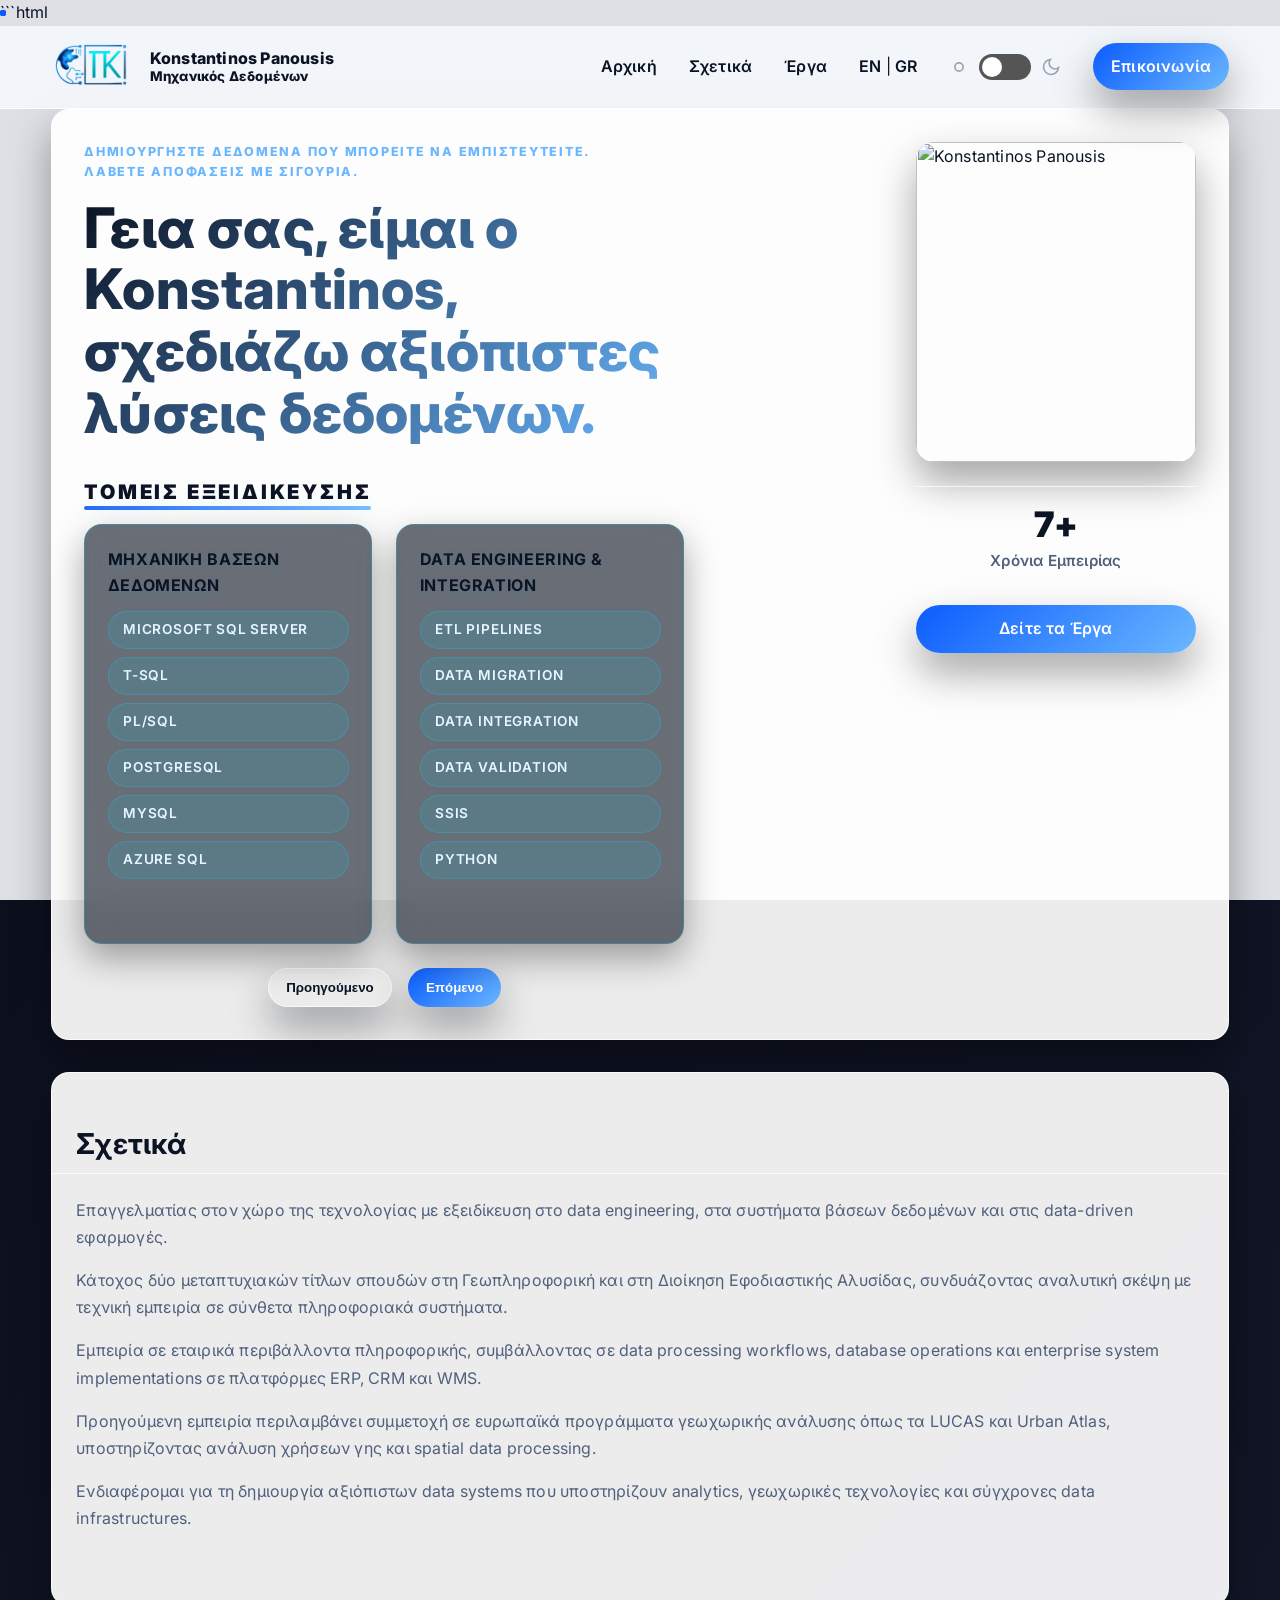
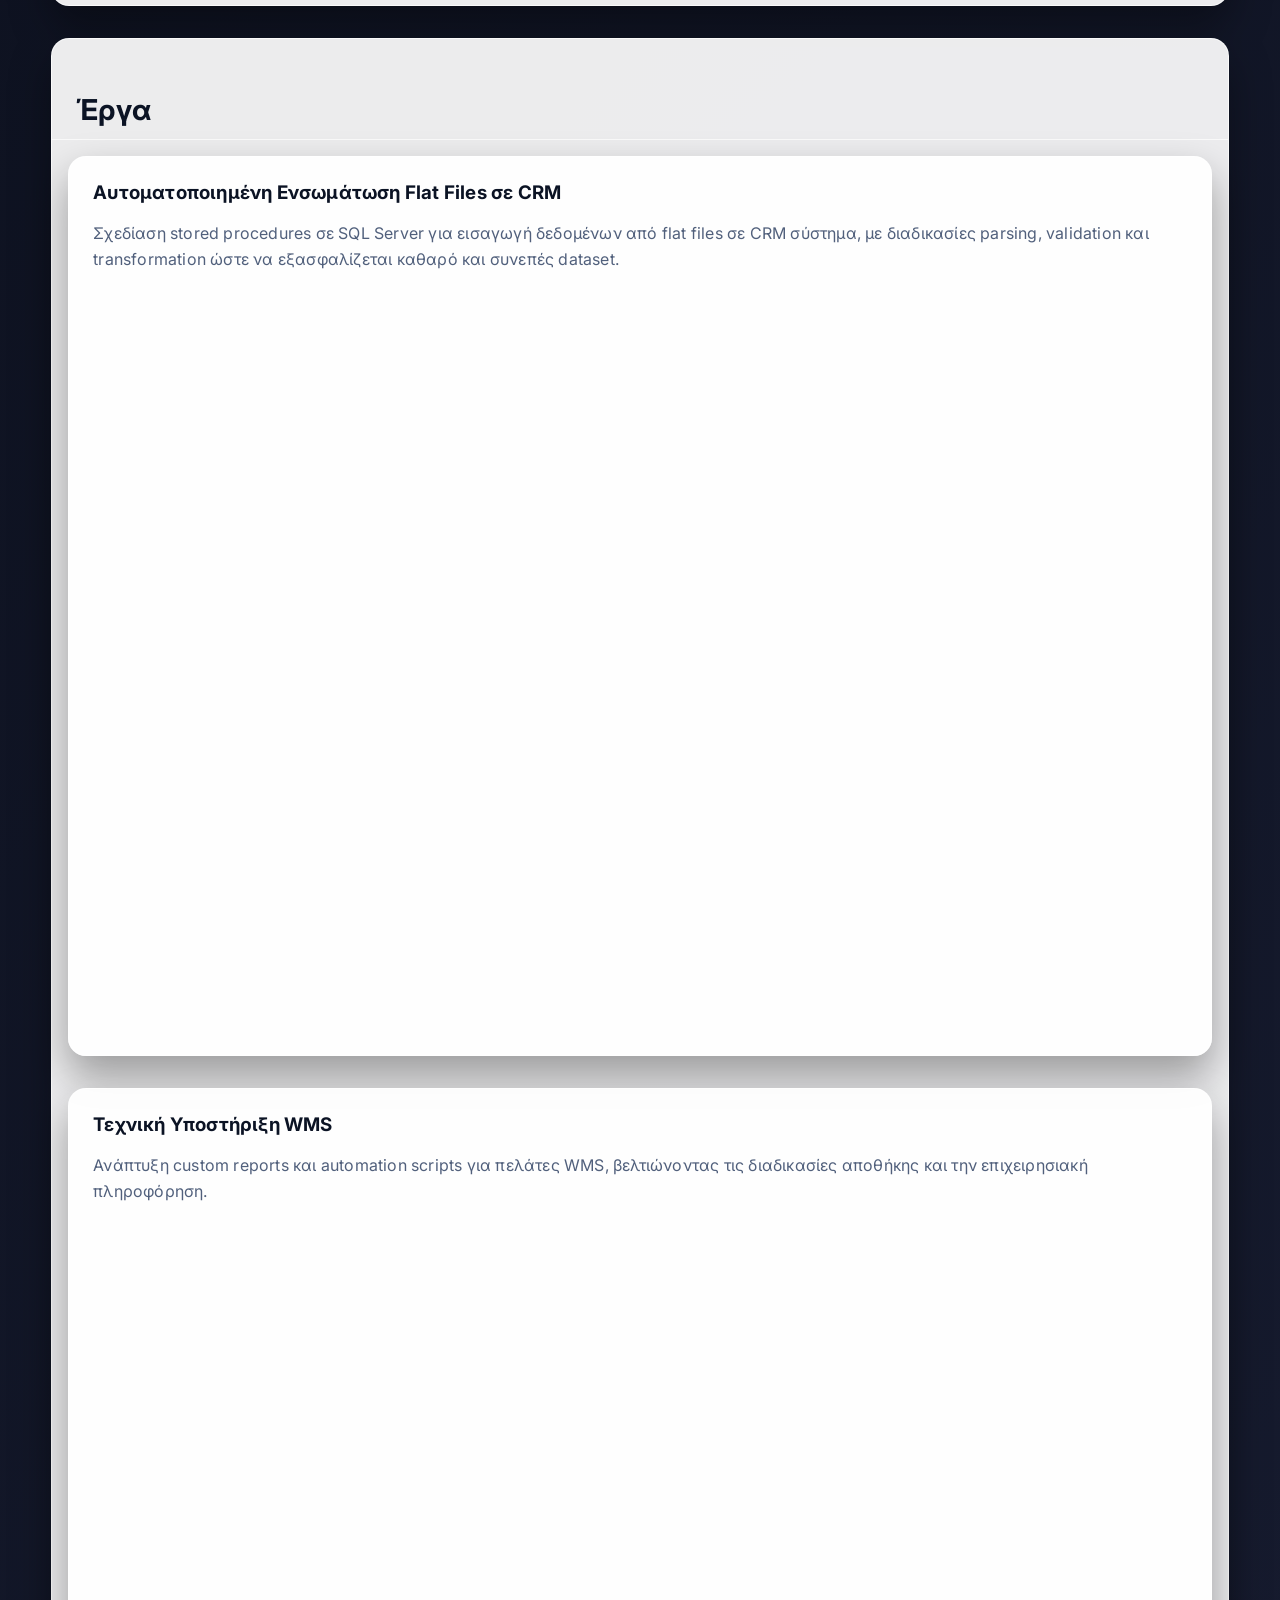
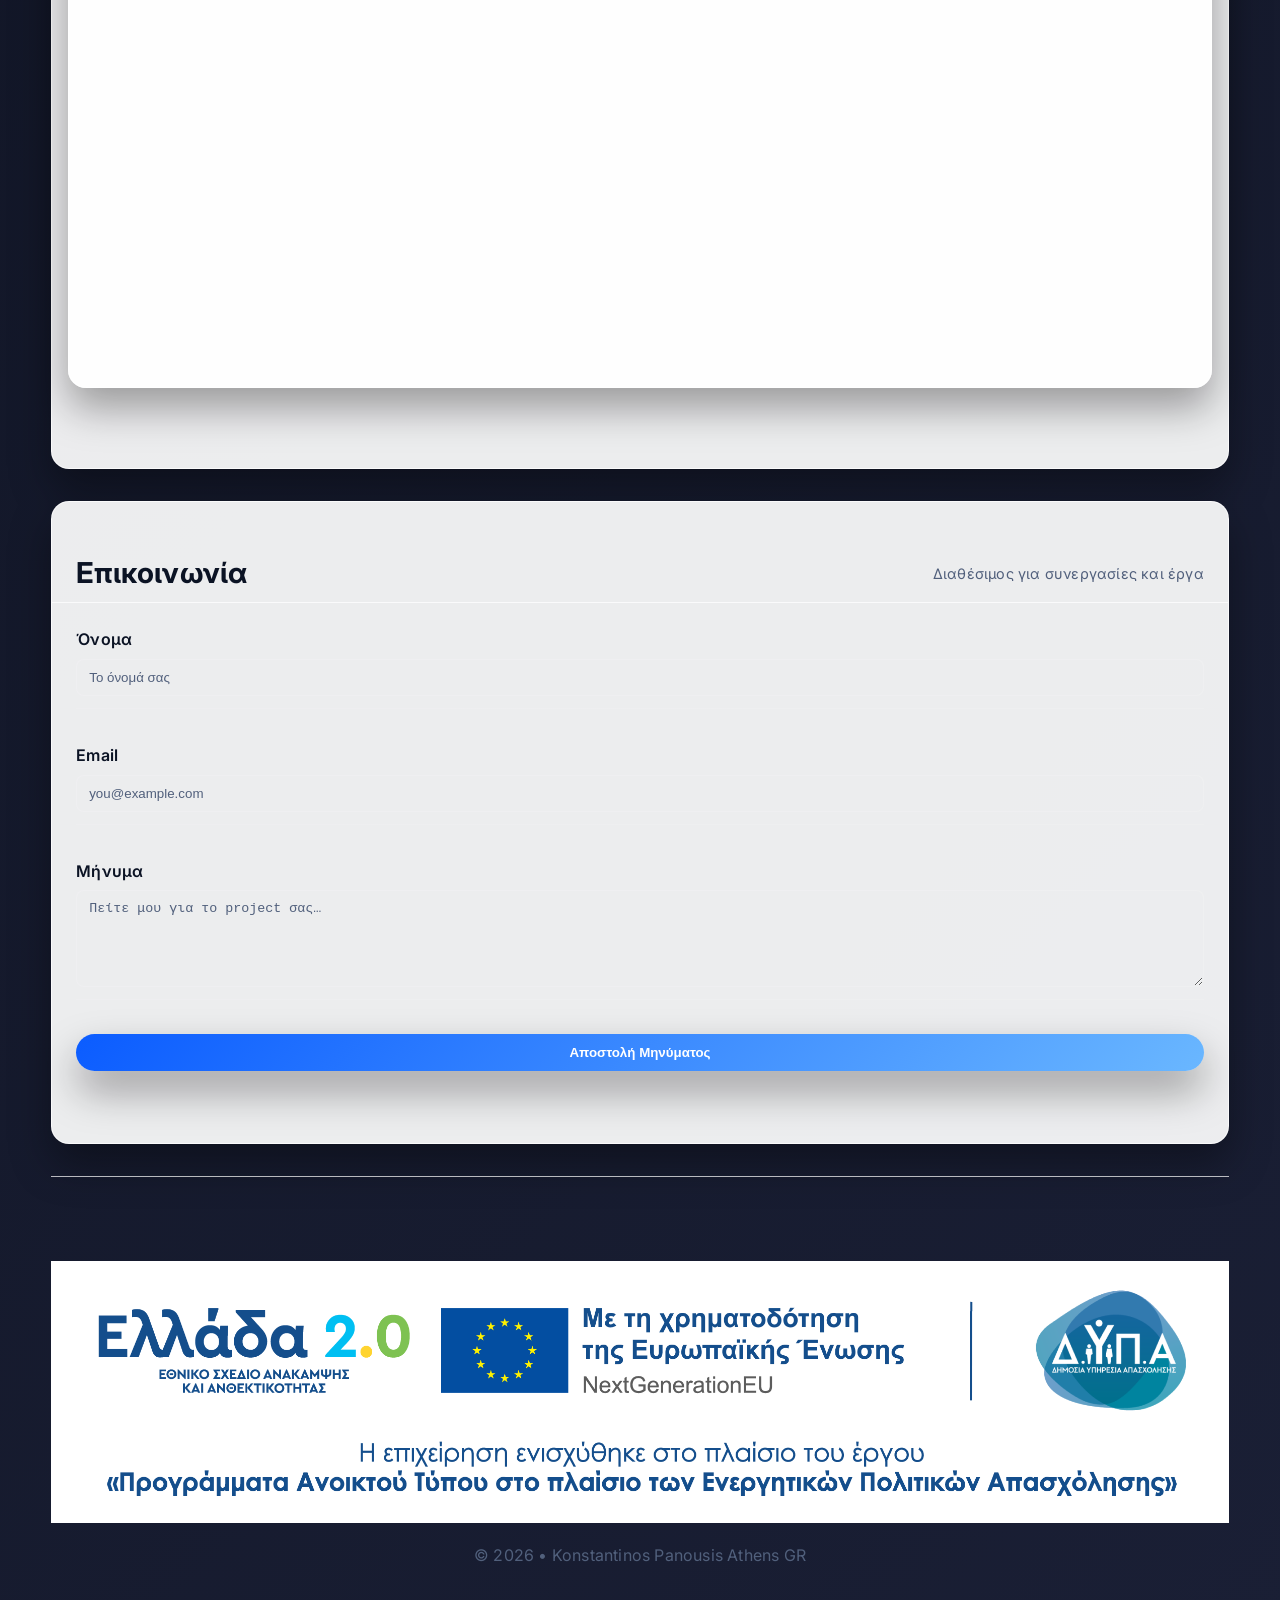
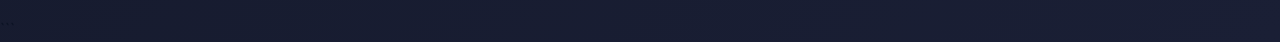
==== el.html @ 095abe28 "new update" ====
```html
<!DOCTYPE html>
<html lang="el" data-theme="auto">

<head>

<script src="https://cdn.userway.org/widget.js" data-account="YOUR_ID"></script>

<meta charset="utf-8" />
<meta name="viewport" content="width=device-width, initial-scale=1" />

<title>Konstantinos Panousis — Μηχανικός Δεδομένων</title>

<meta name="description"
content="Μηχανικός δεδομένων με εξειδίκευση σε συστήματα βάσεων δεδομένων, data engineering και analytics. Δημιουργία αξιόπιστων λύσεων δεδομένων και μετατροπή σύνθετων δεδομένων σε χρήσιμες πληροφορίες." />

<link rel="alternate" hreflang="en" href="index.html">

<link rel="icon"
href="assets/images/favicon.ico"
type="image/x-icon">

<link rel="manifest" href="site.webmanifest">

<link rel="preload" href="assets/css/style.css" as="style">
<link rel="preload" href="assets/js/script.js" as="script">

<link rel="preconnect" href="https://fonts.googleapis.com">
<link rel="preconnect" href="https://fonts.gstatic.com" crossorigin>

<link href="https://fonts.googleapis.com/css2?family=Inter:wght@400;500;600;700;800&display=swap" rel="stylesheet">
<link rel="stylesheet" href="assets/css/style.css">

</head>


<body>

<header class="blur-nav">
<div class="container nav">

<img src="assets/images/companylogo.png" alt="Company Logo" class="logo">

<div class="brand">
<div>
Konstantinos Panousis<br>
<small class="muted profession">Μηχανικός Δεδομένων</small>
</div>
</div>

<nav>

<a href="#Home">Αρχική</a>
<a href="#About">Σχετικά</a>
<a href="#projects">Έργα</a>

<div class="lang-switch">
<a href="index.html">EN</a>
<span>|</span>
<a class="active" href="el.html">GR</a>
</div>

<div class="theme-switch-wrapper">

<svg class="theme-icon sun" xmlns="http://www.w3.org/2000/svg" viewBox="0 0 24 24" width="20" height="20">
<circle cx="12" cy="12" r="5" fill="none" stroke="currentColor" stroke-width="2"/>
</svg>

<div class="theme-switch">
<input type="checkbox" id="themeSwitch" class="theme-switch__input">
<label for="themeSwitch" class="theme-switch__label"></label>
</div>

<svg class="theme-icon moon" xmlns="http://www.w3.org/2000/svg" viewBox="0 0 24 24" width="20" height="20">
<path d="M21 12.8A9 9 0 1 1 11.2 3 7 7 0 0 0 21 12.8z"
fill="none"
stroke="currentColor"
stroke-width="2"/>
</svg>

</div>

<a class="btn" href="#contact">Επικοινωνία</a>

</nav>
</div>
</header>



<main class="container">

<section id="Home" class="hero card">

<div class="left" data-reveal>

<div class="eyebrow">
Δημιουργήστε δεδομένα που μπορείτε να εμπιστευτείτε.<br>
Λάβετε αποφάσεις με σιγουριά.
</div>

<h1>
Γεια σας, είμαι ο Konstantinos,<br>
σχεδιάζω αξιόπιστες λύσεις δεδομένων.
</h1>

<h2 class="expertise-title">ΤΟΜΕΙΣ ΕΞΕΙΔΙΚΕΥΣΗΣ</h2>


<div class="expertise-areas">

<div class="expertise-area">
<h3>Μηχανική Βάσεων Δεδομένων</h3>
<div class="badges">
<span class="badge">Microsoft SQL Server</span>
<span class="badge">T-SQL</span>
<span class="badge">PL/SQL</span>
<span class="badge">PostgreSQL</span>
<span class="badge">MySQL</span>
<span class="badge">Azure SQL</span>
</div>
</div>


<div class="expertise-area">
<h3>Data Engineering & Integration</h3>
<div class="badges">
<span class="badge">ETL Pipelines</span>
<span class="badge">Data Migration</span>
<span class="badge">Data Integration</span>
<span class="badge">Data Validation</span>
<span class="badge">SSIS</span>
<span class="badge">Python</span>
</div>
</div>


<div class="expertise-area">
<h3>Μοντελοποίηση & Απόδοση Δεδομένων</h3>
<div class="badges">
<span class="badge">Data Modeling</span>
<span class="badge">Query Optimization</span>
<span class="badge">Performance Tuning</span>
<span class="badge">Index Optimization</span>
<span class="badge">Execution Plan Analysis</span>
</div>
</div>


<div class="expertise-area">
<h3>Analytics & Reporting</h3>
<div class="badges">
<span class="badge">Power BI</span>
<span class="badge">SSRS</span>
<span class="badge">Crystal Reports</span>
</div>
</div>


<div class="expertise-area">
<h3>Enterprise Systems</h3>
<div class="badges">
<span class="badge">ERP Data Systems</span>
<span class="badge">WMS Data Systems</span>
<span class="badge">CRM Data Systems</span>
<span class="badge">Enterprise Data Workflows</span>
<span class="badge">Cross-System Data Integration</span>
</div>
</div>


<div class="expertise-area">
<h3>Γεωχωρικά Δεδομένα</h3>
<div class="badges">
<span class="badge">GIS</span>
<span class="badge">Geospatial Data Management</span>
<span class="badge">Spatial Data Analysis</span>
<span class="badge">Remote Sensing</span>
</div>
</div>

</div>


<div class="expertise-nav">
<button onclick="prevExpertise()" class="btn ghost">Προηγούμενο</button>
<button onclick="nextExpertise()" class="btn">Επόμενο</button>
</div>

</div>



<div class="hero-img">

<img src="assets/images/kpn_photo.jpg" alt="Konstantinos Panousis" />

<div class="hero-metrics">
<div class="metric">
<b data-target="7">0</b>
<span>Χρόνια Εμπειρίας</span>
</div>
</div>

<a class="btn2" href="#projects">Δείτε τα Έργα</a>

</div>

</section>



<section id="About" class="card" data-reveal>

<div class="panel-title">
<h2>Σχετικά</h2>
</div>

<div class="about">
<div>

<p>
Επαγγελματίας στον χώρο της τεχνολογίας με εξειδίκευση στο data engineering,
στα συστήματα βάσεων δεδομένων και στις data-driven εφαρμογές.
</p>

<p>
Κάτοχος δύο μεταπτυχιακών τίτλων σπουδών στη Γεωπληροφορική
και στη Διοίκηση Εφοδιαστικής Αλυσίδας,
συνδυάζοντας αναλυτική σκέψη με τεχνική εμπειρία σε σύνθετα πληροφοριακά συστήματα.
</p>

<p>
Εμπειρία σε εταιρικά περιβάλλοντα πληροφορικής,
συμβάλλοντας σε data processing workflows,
database operations και enterprise system implementations
σε πλατφόρμες ERP, CRM και WMS.
</p>

<p>
Προηγούμενη εμπειρία περιλαμβάνει συμμετοχή
σε ευρωπαϊκά προγράμματα γεωχωρικής ανάλυσης
όπως τα LUCAS και Urban Atlas,
υποστηρίζοντας ανάλυση χρήσεων γης και spatial data processing.
</p>

<p>
Ενδιαφέρομαι για τη δημιουργία αξιόπιστων data systems
που υποστηρίζουν analytics,
γεωχωρικές τεχνολογίες
και σύγχρονες data infrastructures.
</p>

</div>
</div>

</section>



<section id="projects" class="card" data-reveal>

<div class="panel-title">
<h2>Έργα</h2>
</div>

<div class="grid pad">

<article class="proj col-6 card">

<h3>Αυτοματοποιημένη Ενσωμάτωση Flat Files σε CRM</h3>

<p>
Σχεδίαση stored procedures σε SQL Server για εισαγωγή δεδομένων
από flat files σε CRM σύστημα,
με διαδικασίες parsing, validation και transformation
ώστε να εξασφαλίζεται καθαρό και συνεπές dataset.
</p>

</article>


<article class="proj col-6 card">

<h3>Τεχνική Υποστήριξη WMS</h3>

<p>
Ανάπτυξη custom reports και automation scripts
για πελάτες WMS,
βελτιώνοντας τις διαδικασίες αποθήκης
και την επιχειρησιακή πληροφόρηση.
</p>

</article>

</div>

</section>



<section id="contact" class="card" data-reveal>

<div class="panel-title">
<h2>Επικοινωνία</h2>
<small class="muted">Διαθέσιμος για συνεργασίες και έργα</small>
</div>

<div class="contact">

<form onsubmit="sendEmail(event)">

<label>
<span>Όνομα</span>
<input name="name" placeholder="Το όνομά σας" required>
</label>

<label>
<span>Email</span>
<input type="email" name="email" placeholder="you@example.com" required>
</label>

<label>
<span>Μήνυμα</span>
<textarea name="message" rows="5" placeholder="Πείτε μου για το project σας…" required></textarea>
</label>

<button class="btn" type="submit">Αποστολή Μηνύματος</button>

<div class="success-message" id="success-message">
Το μήνυμα στάλθηκε επιτυχώς! Θα επικοινωνήσω μαζί σας σύντομα.
</div>

</form>

</div>

</section>



<footer>

<div class="footer-banners">
<a href="https://greece20.gov.gr" target="_blank" rel="noopener">
<img class="banner-blue" src="assets/images/scale-up-banner-blue.png"/>
<img class="banner-white" src="assets/images/scale-up-banner-white.png"/>
</a>
</div>

<p>© <span id="y"></span> • Konstantinos Panousis Athens GR</p>

</footer>


</main>

<script src="assets/js/script.js" defer></script>

</body>
</html>
```
---- assets/css/style.css ----
/* HEADER */
.logo {
  height: 55px;
  width: auto;
}

.brand {
  line-height:1.2;
  display: flex;
  flex-direction: column;
}

:root {
  --bg: #0b0f1a;
  --panel: #0f1728;
  --muted: #9fb0d1;
  --text: #e8eefc;
  --brand: #0b5cff;
  --brand2: #6ab7ff;
  --ring: #2b88ff;
  --radius: 18px;
  --shadow: 0 20px 40px rgba(0,0,0,.35);
  --success: #10b981;
  --warning: #f59e0b;
  --error: #ef4444;
}

@media (prefers-color-scheme: light) {
  :root {
    --bg: #f6f8fc;
    --panel: #ffffff;
    --text: #0b1324;
    --muted: #51607c;
  }
}

html[data-theme="light"] {
  --bg: #f6f8fc;
  --panel: #ffffff;
  --text: #0b1324;
  --muted: #51607c;
}

html[data-theme="dark"] {
  --bg: #0b0f1a;
  --panel: #0f1728;
  --text: #e8eefc;
  --muted: #9fb0d1;
}

* {
  box-sizing: border-box;
}

/*
.about-hero {
  grid-column: 2;
  margin-top: 1rem;
  padding: 1.5rem;
}

.about-hero h2{
  margin-top:0;
}

.about-hero p{
  color: var(--muted);
  line-height:1.7;
}
*/

/*
.about-side{
  position:absolute;
  right:0;
  top:180px;
  width:320px;
  padding:1.6rem;
  border-radius:18px;

  background: rgba(8,14,28,0.6);
  border:1px solid rgba(0,210,255,0.25);
  backdrop-filter: blur(14px);

  box-shadow:0 20px 40px rgba(0,0,0,.45);
}

.about-side h3{
  margin-top:0;
  font-size:1.1rem;
  letter-spacing:.08em;
}

.about-side p{
  color:var(--muted);
  line-height:1.6;
  font-size:.9rem;
}
*/

.expertise-area{
  position: relative;
  overflow: hidden;
  background: rgba(8, 14, 28, 0.6);
  border: 1px solid rgba(0, 210, 255, 0.25);
  border-radius: var(--radius);
  padding: 1.4rem 1.4rem 1.6rem;

  height: 420px;
  display:flex;
  flex-direction:column;
  width:100%;
}

html[data-theme="light"] .expertise-area{
  background: rgba(255,255,255,0.85);
  border: 1px solid rgba(0,0,0,0.08);
  box-shadow: 0 10px 30px rgba(0,0,0,0.08);
  backdrop-filter: blur(8px);
}


.expertise-area.active{
  display:block;
}

.expertise-nav{
  display:flex;
  justify-content:center;
  gap:1rem;
  margin-top:1.5rem;
}

.expertise-nav button{
  min-width:90px;
}

body {
  margin: 0;
  background: linear-gradient(135deg, #0a0e1a 0%, #1a1f35 100%);
  font-family: Inter, system-ui, -apple-system, Segoe UI, Roboto, Arial, sans-serif;
  color: var(--text);
  letter-spacing: .2px;
  line-height: 1.6;
}

html[data-theme="light"] body {
  background: linear-gradient(135deg, #f0f4f8 0%, #e8f2ff 100%);
}

body::before {
  content: "";
  position: fixed;
  inset: 0;
  background: var(--bg);
  opacity: 0.9;
  z-index: -1;
}

.container {
  width: min(1200px, 92%);
  margin: 0 auto;
}

/* Navigation */
.blur-nav {
  position: sticky;
  top: 0;
  z-index: 50;
  backdrop-filter: saturate(160%) blur(10px);
  background: color-mix(in oklab, var(--bg) 85%, transparent);
  border-bottom: 1px solid color-mix(in oklab, var(--panel) 70%, transparent);
}

.nav {
  display: flex;
  align-items: center;
  gap: 16px;
  padding: .85rem 0;
}

.brand {
  display: flex;
  gap: .8rem;
  align-items: center;
  font-weight: 800;
  margin-right: auto;
}

nav {
  display: flex;
  align-items: center;
  gap: 2rem;
}

nav a {
  font-weight: 600;
  color: var(--text);
  text-decoration: none;
  transition: color 0.3s ease;
}

nav a:hover {
  color: var(--brand);
}

/* Buttons */
.btn {
  display: inline-block;
  background: linear-gradient(135deg, var(--brand), var(--brand2));
  color: #fff;
  padding: .68rem 1.1rem;
  border-radius: 999px;
  box-shadow: var(--shadow);
  border: 0;
  cursor: pointer;
  text-decoration: none;
  font-weight: 600;
  transition: all 0.3s ease;
}

.btn:hover {
  transform: translateY(-2px);
  box-shadow: 0 25px 50px rgba(0,0,0,.4);
}

.btn.ghost {
  background: transparent;
  color: var(--text);
  border: 1px solid color-mix(in oklab, var(--panel) 70%, transparent);
}

.btn2 {
  display: block;
  background: linear-gradient(135deg, var(--brand), var(--brand2));
  color: #fff;
  padding: .68rem 1.1rem;
  border-radius: 999px;
  box-shadow: var(--shadow);
  border: 0;
  cursor: pointer;
  margin-top: 2rem;
  text-align: center;
  text-decoration: none;
  font-weight: 600;
  transition: all 0.3s ease;
}

.btn2:hover {
  transform: translateY(-2px);
  box-shadow: 0 25px 50px rgba(0,0,0,.4);
}

/* Theme toggle */
#theme-toggle {
  background: none;
  border: 1px solid color-mix(in oklab, var(--panel) 70%, transparent);
  color: var(--text);
  padding: 8px;
  border-radius: 8px;
  cursor: pointer;
  transition: all 0.3s ease;
}

#theme-toggle:hover {
  background: color-mix(in oklab, var(--panel) 50%, transparent);
  border-color: var(--brand);
}

/* Cards */
.card {
  background: color-mix(in oklab, var(--panel) 92%, transparent);
  border: 1px solid color-mix(in oklab, var(--panel) 75%, transparent);
  border-radius: var(--radius);
  box-shadow: var(--shadow);
  margin-bottom: 2rem;
}

/* Hero Section */
.hero {
  display: grid;
  grid-template-columns: 1fr auto;
  gap: 2rem;
  padding: 2rem;
  align-items: start;
}

.left {
  max-width: 600px;
}

.eyebrow {
  color: var(--brand2);
  font-weight: 800;
  letter-spacing: .14em;
  text-transform: uppercase;
  font-size: .78rem;
  margin-bottom: 1rem;
}

h1 {
  margin: 0 0 1.5rem;
  font-size: clamp(2.2rem, 2rem + 2vw, 3.5rem);
  line-height: 1.1;
  font-weight: 800;
  background: linear-gradient(135deg, var(--text) 0%, var(--brand2) 100%);
  -webkit-background-clip: text;
  -webkit-text-fill-color: transparent;
  background-clip: text;
}

/*
.badges {
  display: flex;
  flex-wrap: wrap;
  gap: .6rem;
  margin: 2rem 0;
}
  */

.expertise-area .badges{
  display:flex;
  flex-wrap:wrap;
  gap:.5rem;
  overflow-y:auto;
}

.expertise-area h3{
  min-height:48px;
}

.badge {
  background: rgba(0, 210, 255, 0.12);
  color: #e6f7ff;
  padding: .45rem .9rem;
  border: 1px solid rgba(0, 210, 255, 0.25);
  border-radius: 999px;
  font-size: .85rem;
  font-weight: 600;
  letter-spacing: 0.06em;
  text-transform: uppercase;
  transition: transform 0.2s ease, box-shadow 0.2s ease;
}

html[data-theme="light"] .badge{
  background:#eef5ff;
  color:#1b2b4b;
  border:1px solid #d9e6ff;
}

.badge:hover {
  transform: translateY(-2px);
  box-shadow: 0 8px 20px rgba(0, 210, 255, 0.25);
}

.hero-img {
  position: relative;
}

.hero-img img {
  display: block;
  width: 280px;
  height: 320px;
  border-radius: var(--radius);
  object-fit: cover;
  box-shadow: var(--shadow);
  transition: transform 0.3s ease;
}

.hero-img img:hover {
  transform: scale(1.05);
}

.hero-metrics {
  margin-top: 1.5rem;
  display: grid;
  grid-template-columns: 1fr;
  gap: 1rem;
  padding-top: 1rem;
  border-top: 1px solid color-mix(in oklab, var(--panel) 70%, transparent);
  text-align: center;
}

.metric {
  text-align: center;
}

.metric b {
  display: block;
  font-size: 2.2rem;
  line-height: 1.2;
  color: var(--text);
  font-weight: 900;
  margin-bottom: .25rem;
}

.metric span {
  display: block;
  font-size: .95rem;
  color: var(--muted);
  font-weight: 600;
}

/* Panel Title */
.panel-title {
  display: flex;
  align-items: center;
  justify-content: space-between;
  padding: 1rem 1.5rem 0.4rem;
  border-bottom: 1px solid color-mix(in oklab, var(--panel) 75%, transparent);
}

.panel-title h2 {
  font-size: 1.8rem;
  margin: 0;
  font-weight: 700;
}

.panel-title small {
  color: var(--muted);
  font-size: 0.9rem;
}

/* Skills */
.skills {
  padding: 1.5rem;
}

.skill {
  margin: 1.5rem 0;
}

.skill .row {
  display: flex;
  justify-content: space-between;
  align-items: center;
  margin-bottom: .5rem;
  font-weight: 600;
}

.skill .pct {
  color: var(--brand);
  font-variant-numeric: tabular-nums;
  font-weight: 700;
}

.skill .bar {
  height: 8px;
  background: color-mix(in oklab, var(--panel) 70%, transparent);
  border-radius: 999px;
  overflow: hidden;
  border: 1px solid color-mix(in oklab, var(--panel) 85%, transparent);
}

.skill .fill {
  width: 0%;
  height: 100%;
  background: linear-gradient(90deg, var(--brand), var(--brand2));
  border-radius: 999px;
  transition: width 1.5s cubic-bezier(0.4, 0, 0.2, 1);
}

/* About */

.about {
  padding: 0.4rem 1.5rem 1.5rem;
}

.about h3 {
  color: var(--brand);
  margin-bottom: 1rem;
}

.about p {
  color: var(--muted);
  margin-bottom: 1rem;
  line-height: 1.7;
}

/*
.about{
  padding:1.8rem;
  max-width:820px;
}

.about p{
  color:var(--muted);
  margin-bottom:1.2rem;
  line-height:1.75;
  font-size:0.98rem;
  position:relative;
  padding-left:18px;
} */

/* small tech bullet */
.about p::before{
  content:"";
  position:absolute;
  left:0;
  top:10px;
  width:6px;
  height:6px;
  border-radius:50%;
  background:var(--brand);

}
*/

/* Grid System */
.grid {
  display: grid;
  grid-template-columns: repeat(12, 1fr);
  gap: 1.5rem;
}

.col-3 { grid-column: span 3; }
.col-4 { grid-column: span 4; }
.col-6 { grid-column: span 6; }
.col-12 { grid-column: span 12; }

.pad {
  padding: 1rem;
}

/* Services */
section {
  padding: 2rem 0;
  scroll-margin-top: 80px;
}

.service {
  padding: 1.5rem;
  transition: all 0.3s ease;
  height: 100%;
}

.service h4 {
  margin: 0 0 1rem;
  color: var(--text);
  font-weight: 700;
}

.profession {
  transition: transform 0.5s ease, opacity 0.5s ease;
  display: inline-block;
}

.expertise-title {
  display: inline-block;
  position: relative;
  font-size: 1.25rem;
  color: var(--text);
  font-weight: 900;
  letter-spacing: 0.14em;
  text-transform: uppercase;
  line-height: 1.2;
  margin: 0.75rem 0 1.25rem;
  text-align: left;
  text-shadow: 0 10px 30px rgba(0, 210, 255, 0.12);
}

.expertise-title::after {
  content: "";
  position: absolute;
  left: 0;
  bottom: -0.35rem;
  width: 100%;
  height: 4px;
  border-radius: 999px;
  background: linear-gradient(90deg, var(--brand) 0%, var(--brand2) 100%);
  opacity: 0.9;
}

.expertise-areas{
  display:grid;
  /*grid-template-columns:repeat(2,minmax(240px,1fr));*/
  grid-template-columns: 1fr 1fr;
  gap:1.5rem;
  align-items:stretch;
}

/* Shift every 2nd row slightly to the right for a staggered layout */
/*
.expertise-area:nth-child(4n+3),
.expertise-area:nth-child(4n+4) {
  margin-left: 1.5rem;
}
  */

.expertise-area {
  position: relative;
  overflow: hidden;
  background: rgba(8, 14, 28, 0.6);
  border: 1px solid rgba(0, 210, 255, 0.25);
  border-radius: var(--radius);
  padding: 1.4rem 1.4rem 1.6rem;
  box-shadow: 0 14px 35px rgba(0, 0, 0, 0.35);
  transition: transform 0.25s ease, box-shadow 0.25s ease, border 0.25s ease;
  backdrop-filter: blur(14px);
}

.expertise-area::before {
  content: "";
  position: absolute;
  inset: 0;
  background: linear-gradient(120deg, rgba(0, 210, 255, 0.35), rgba(163, 46, 255, 0.18), rgba(0, 210, 255, 0.15));
  filter: blur(22px);
  opacity: 0.35;
  transform: translateX(-110%);
  transition: opacity 0.3s ease;
  animation: expertise-glow 10s linear infinite;
}

@keyframes expertise-glow {
  0% {
    transform: translateX(-110%);
  }
  50% {
    transform: translateX(110%);
  }
  100% {
    transform: translateX(-110%);
  }
}

.expertise-area:hover {
  transform: translateY(-6px);
  box-shadow: 0 25px 60px rgba(0, 0, 0, 0.55);
  border: 1px solid rgba(0, 210, 255, 0.55);
}

.expertise-area h3 {
  font-size: 1.00rem;
  font-weight: 700;
  color: var(--text);
  margin: 0 0 0.75rem 0;
  text-transform: uppercase;
  letter-spacing: 0.04em;
  text-shadow: 0 4px 12px rgba(0, 210, 255, 0.12);
}

.expertise-area .badges {
  display: grid;
  grid-template-columns: repeat(auto-fit, minmax(140px, 1fr));
  gap: 0.5rem;
}


.service p {
  color: var(--muted);
  margin: 0.5rem 0;
  font-size: 0.9rem;
  line-height: 1.6;
}

.service.card:hover {
  transform: translateY(-8px);
  box-shadow: 0 25px 50px rgba(0,0,0,.4);
  background: color-mix(in oklab, var(--panel) 85%, var(--brand) 8%);
}

/* Projects */
.proj {
  padding: 1.5rem;
  transition: all 0.3s ease;
  height: 100%;
  display: flex;
  flex-direction: column;
}

.proj h3 {
  margin: 0 0 1rem;
  color: var(--text);
  font-weight: 700;
  line-height: 1.3;
}

.proj p {
  margin: 0 0 1.5rem;
  color: var(--muted);
  line-height: 1.6;
  flex-grow: 1;
}

.proj:hover {
  transform: translateY(-8px);
  box-shadow: 0 25px 50px rgba(0,0,0,.4);
}

.tags {
  display: flex;
  flex-wrap: wrap;
  gap: .5rem;
  margin-top: auto;
}

.tag {
  font-size: .75rem;
  padding: .3rem .6rem;
  border-radius: 999px;
  border: 1px solid color-mix(in oklab, var(--brand) 40%, transparent);
  color: var(--brand2);
  background: color-mix(in oklab, var(--brand) 10%, var(--panel));
  font-weight: 500;
}

/* Contact */
.contact {
  display: grid;
  grid-template-columns: 1fr;
  gap: 1.5rem;
  padding: 1.5rem;
}

form {
  display: grid;
  gap: 1rem;
}

label {
  display: grid;
  gap: .5rem;
}

label span {
  font-weight: 600;
  color: var(--text);
}

.contact form label{
  display:block;
  margin-bottom:18px;
  padding-bottom:12px;
  border-bottom:1px solid rgba(255,255,255,0.08);
}


.contact input,
.contact textarea{
  width:100%;
  margin-top:6px;
  padding:10px 12px;
  border-radius:8px;
  border:1px solid rgba(255,255,255,0.15);
  background:rgba(255,255,255,0.02);
  color:var(--text);
}

.contact input:focus,
.contact textarea:focus{
  outline:none;
  border-color:var(--brand);
}

input::placeholder, textarea::placeholder {
  color: var(--muted);
}

html[data-theme="light"] input,
html[data-theme="light"] textarea {
  background: #ffffff;
  border-color: #c9d3e0;
}

html[data-theme="light"] input::placeholder,
html[data-theme="light"] textarea::placeholder {
  color: #8a97ac;
}

/* Footer */
footer {
  color: var(--muted);
  padding: 3rem 0 2rem;
  text-align: center;
  border-top: 1px solid color-mix(in oklab, var(--panel) 70%, transparent);
  margin-top: 2rem;
}

.footer-banners {
  margin-top: 1.5rem;
}

.footer-banners img {
  height: 270px;         
  max-width: 100%;
  margin-top: 0.5rem;
  border: none;
  object-fit: contain;
  vertical-align: middle;
}

/* Καμία κίνηση, ούτε hover εφέ */
.footer-banners img:hover {
  transform: none;
  opacity: 1;
  cursor: pointer;
}

/* Default: Dark mode δείχνει το μπλε */
.banner-blue { display: inline; }
.banner-white { display: none; }

/* Light mode (system ή manual) */
@media (prefers-color-scheme: light) {
  .banner-blue { display: none; }
  .banner-white { display: inline; }
}

[data-theme="light"] .banner-blue { display: none; }
[data-theme="light"] .banner-white { display: inline; }
[data-theme="dark"] .banner-blue { display: inline; }
[data-theme="dark"] .banner-white { display: none; }


/* Responsive Design */
@media (max-width: 980px) {
  .hero {
    grid-template-columns: 1fr;
    text-align: center;
  }
  
  .hero-img {
    justify-self: center;
  }
  
  .hero-img img {
    width: 200px;
    height: 240px;
  }
  
  .grid {
    gap: 1rem;
  }
  
  .col-3, .col-6 {
    grid-column: span 6;
  }
}

@media (max-width: 640px) {
  .container {
    width: 95%;
  }
  
  .nav {
    flex-wrap: wrap;
    gap: 1rem;
  }
  
  .hero, .card {
    margin-left: -1rem;
    margin-right: -1rem;
  }
  
  .col-3, .col-6 {
    grid-column: span 12;
  }
  
  nav {
    gap: 1rem;
  }
  
  nav a {
    font-size: 0.9rem;
  }
  
  h1 {
    font-size: 2rem;
  }
  
  section {
    padding: 1rem 0;
  }
}

@media (max-width: 480px) {
  .hero-img img {
    width: 160px;
    height: 200px;
  }
  
  .badges {
    justify-content: center;
  }
  
  .badge {
    font-size: 0.8rem;
    padding: 0.3rem 0.6rem;
  }
}

/* Success Message */
.success-message {
  background: color-mix(in oklab, var(--success) 15%, var(--panel));
  border: 1px solid var(--success);
  color: var(--success);
  padding: 1rem;
  border-radius: var(--radius);
  margin-top: 1rem;
  display: none; 
}

.success-message.show {
  display: block;
  animation: slideIn 0.5s ease;
}


/* Βαnner στο πάνω μέρος της σελίδας */
.banner-top {
  text-align: center;
  background: var(--bg);
  /*border-bottom: none;*/
  border-bottom: 1px solid color-mix(in oklab, var(--panel) 70%, transparent);
  padding: 1rem 0;
}

.banner-top img {
  height: 270px;
  max-width: 100%;
  object-fit: contain;
  border: none;
}

/* ίδιες εναλλαγές dark/light όπως στο footer */
.banner-blue { display: inline; }
.banner-white { display: none; }

@media (prefers-color-scheme: light) {
  .banner-blue { display: none; }
  .banner-white { display: inline; }
}

[data-theme="light"] .banner-blue { display: none; }
[data-theme="light"] .banner-white { display: inline; }
[data-theme="dark"] .banner-blue { display: inline; }
[data-theme="dark"] .banner-white { display: none; }

.theme-switch{
  position:relative;
  width:52px;
  height:26px;
}

.theme-switch__input{
  display:none;
}

.theme-switch__label{
  display:block;
  width:100%;
  height:100%;
  background:#555;
  border-radius:50px;
  cursor:pointer;
  position:relative;
  transition:background .3s;
}

.theme-switch__label::after{
  content:"";
  position:absolute;
  width:20px;
  height:20px;
  background:white;
  border-radius:50%;
  top:3px;
  left:3px;
  transition:transform .3s;
}

.theme-switch__input:checked + .theme-switch__label{
  background:#0b5cff;
}

.theme-switch__input:checked + .theme-switch__label::after{
  transform:translateX(26px);
}

.theme-switch-wrapper{
  display:flex;
  align-items:center;
  gap:10px;
}

.theme-icon{
  color:#9aa5b1;
}

.theme-switch{
  position:relative;
  width:52px;
  height:26px;
}

.theme-switch__input{
  display:none;
}

.theme-switch__label{
  display:block;
  width:100%;
  height:100%;
  background:#555;
  border-radius:50px;
  cursor:pointer;
  position:relative;
  transition:background .3s;
}

.theme-switch__label::after{
  content:"";
  position:absolute;
  width:20px;
  height:20px;
  background:white;
  border-radius:50%;
  top:3px;
  left:3px;
  transition:transform .3s;
}

.theme-switch__input:checked + .theme-switch__label{
  background:#0b5cff;
}

.theme-switch__input:checked + .theme-switch__label::after{
  transform:translateX(26px);
}

/* Accessibility: Small tech bullet */
.accessibility-widget{
position:fixed;
left:20px;
bottom:20px;
z-index:9999;
}

#accessibility-toggle{
width:50px;
height:50px;
border-radius:50%;
border:none;
background:#0b5cff;
color:white;
font-size:20px;
cursor:pointer;
box-shadow:0 10px 25px rgba(0,0,0,.3);
}

.accessibility-panel{
display:none;
flex-direction:column;
gap:8px;
background:var(--panel);
padding:15px;
border-radius:10px;
margin-top:10px;
box-shadow:0 10px 30px rgba(0,0,0,.4);
}


/*Accessibility CSS effects */
/*
.accessibility-panel button{
padding:6px 10px;
cursor:pointer;
}

.high-contrast{
filter:contrast(140%) brightness(110%);
}

.grayscale{
filter:grayscale(100%);
}

.underline-links a{
text-decoration:underline !important;
}

.pause-animations *{
animation:none !important;
transition:none !important;
}
*/

.project-card{
  display:flex;
  gap:16px;
  align-items:flex-start;
  padding:16px;
}

.project-card:hover{
  transform:translateY(-4px);
  box-shadow:0 8px 20px rgba(0,0,0,0.35);
}

.project-image{
  flex:0 0 140px;
}

.project-image img{
  width:140px;
  height:100px;
  object-fit:cover;
  border-radius:10px;
  display:block;
}

.project-card:hover img{
  transform: scale(1.05);
}

.project-content{
  flex:1;
}

.project-content strong{
  color:#6ea8ff;
  padding:14px;
}

.project-card h3{
  font-size:1rem;
  margin-bottom:6px;
  color:#3b82f6;
}

.project-card p{
  font-size:0.85rem;
  color:#9aa6c1;
  margin-bottom:6px;
  line-height:1.4;
}

.tag{
  font-size:0.7rem;
  padding:3px 8px;
  border-radius:20px;
}
---- assets/css/style.css ----
/* HEADER */
.logo {
  height: 55px;
  width: auto;
}

.brand {
  line-height:1.2;
  display: flex;
  flex-direction: column;
}

:root {
  --bg: #0b0f1a;
  --panel: #0f1728;
  --muted: #9fb0d1;
  --text: #e8eefc;
  --brand: #0b5cff;
  --brand2: #6ab7ff;
  --ring: #2b88ff;
  --radius: 18px;
  --shadow: 0 20px 40px rgba(0,0,0,.35);
  --success: #10b981;
  --warning: #f59e0b;
  --error: #ef4444;
}

@media (prefers-color-scheme: light) {
  :root {
    --bg: #f6f8fc;
    --panel: #ffffff;
    --text: #0b1324;
    --muted: #51607c;
  }
}

html[data-theme="light"] {
  --bg: #f6f8fc;
  --panel: #ffffff;
  --text: #0b1324;
  --muted: #51607c;
}

html[data-theme="dark"] {
  --bg: #0b0f1a;
  --panel: #0f1728;
  --text: #e8eefc;
  --muted: #9fb0d1;
}

* {
  box-sizing: border-box;
}

/*
.about-hero {
  grid-column: 2;
  margin-top: 1rem;
  padding: 1.5rem;
}

.about-hero h2{
  margin-top:0;
}

.about-hero p{
  color: var(--muted);
  line-height:1.7;
}
*/

/*
.about-side{
  position:absolute;
  right:0;
  top:180px;
  width:320px;
  padding:1.6rem;
  border-radius:18px;

  background: rgba(8,14,28,0.6);
  border:1px solid rgba(0,210,255,0.25);
  backdrop-filter: blur(14px);

  box-shadow:0 20px 40px rgba(0,0,0,.45);
}

.about-side h3{
  margin-top:0;
  font-size:1.1rem;
  letter-spacing:.08em;
}

.about-side p{
  color:var(--muted);
  line-height:1.6;
  font-size:.9rem;
}
*/

.expertise-area{
  position: relative;
  overflow: hidden;
  background: rgba(8, 14, 28, 0.6);
  border: 1px solid rgba(0, 210, 255, 0.25);
  border-radius: var(--radius);
  padding: 1.4rem 1.4rem 1.6rem;

  height: 420px;
  display:flex;
  flex-direction:column;
  width:100%;
}

html[data-theme="light"] .expertise-area{
  background: rgba(255,255,255,0.85);
  border: 1px solid rgba(0,0,0,0.08);
  box-shadow: 0 10px 30px rgba(0,0,0,0.08);
  backdrop-filter: blur(8px);
}


.expertise-area.active{
  display:block;
}

.expertise-nav{
  display:flex;
  justify-content:center;
  gap:1rem;
  margin-top:1.5rem;
}

.expertise-nav button{
  min-width:90px;
}

body {
  margin: 0;
  background: linear-gradient(135deg, #0a0e1a 0%, #1a1f35 100%);
  font-family: Inter, system-ui, -apple-system, Segoe UI, Roboto, Arial, sans-serif;
  color: var(--text);
  letter-spacing: .2px;
  line-height: 1.6;
}

html[data-theme="light"] body {
  background: linear-gradient(135deg, #f0f4f8 0%, #e8f2ff 100%);
}

body::before {
  content: "";
  position: fixed;
  inset: 0;
  background: var(--bg);
  opacity: 0.9;
  z-index: -1;
}

.container {
  width: min(1200px, 92%);
  margin: 0 auto;
}

/* Navigation */
.blur-nav {
  position: sticky;
  top: 0;
  z-index: 50;
  backdrop-filter: saturate(160%) blur(10px);
  background: color-mix(in oklab, var(--bg) 85%, transparent);
  border-bottom: 1px solid color-mix(in oklab, var(--panel) 70%, transparent);
}

.nav {
  display: flex;
  align-items: center;
  gap: 16px;
  padding: .85rem 0;
}

.brand {
  display: flex;
  gap: .8rem;
  align-items: center;
  font-weight: 800;
  margin-right: auto;
}

nav {
  display: flex;
  align-items: center;
  gap: 2rem;
}

nav a {
  font-weight: 600;
  color: var(--text);
  text-decoration: none;
  transition: color 0.3s ease;
}

nav a:hover {
  color: var(--brand);
}

/* Buttons */
.btn {
  display: inline-block;
  background: linear-gradient(135deg, var(--brand), var(--brand2));
  color: #fff;
  padding: .68rem 1.1rem;
  border-radius: 999px;
  box-shadow: var(--shadow);
  border: 0;
  cursor: pointer;
  text-decoration: none;
  font-weight: 600;
  transition: all 0.3s ease;
}

.btn:hover {
  transform: translateY(-2px);
  box-shadow: 0 25px 50px rgba(0,0,0,.4);
}

.btn.ghost {
  background: transparent;
  color: var(--text);
  border: 1px solid color-mix(in oklab, var(--panel) 70%, transparent);
}

.btn2 {
  display: block;
  background: linear-gradient(135deg, var(--brand), var(--brand2));
  color: #fff;
  padding: .68rem 1.1rem;
  border-radius: 999px;
  box-shadow: var(--shadow);
  border: 0;
  cursor: pointer;
  margin-top: 2rem;
  text-align: center;
  text-decoration: none;
  font-weight: 600;
  transition: all 0.3s ease;
}

.btn2:hover {
  transform: translateY(-2px);
  box-shadow: 0 25px 50px rgba(0,0,0,.4);
}

/* Theme toggle */
#theme-toggle {
  background: none;
  border: 1px solid color-mix(in oklab, var(--panel) 70%, transparent);
  color: var(--text);
  padding: 8px;
  border-radius: 8px;
  cursor: pointer;
  transition: all 0.3s ease;
}

#theme-toggle:hover {
  background: color-mix(in oklab, var(--panel) 50%, transparent);
  border-color: var(--brand);
}

/* Cards */
.card {
  background: color-mix(in oklab, var(--panel) 92%, transparent);
  border: 1px solid color-mix(in oklab, var(--panel) 75%, transparent);
  border-radius: var(--radius);
  box-shadow: var(--shadow);
  margin-bottom: 2rem;
}

/* Hero Section */
.hero {
  display: grid;
  grid-template-columns: 1fr auto;
  gap: 2rem;
  padding: 2rem;
  align-items: start;
}

.left {
  max-width: 600px;
}

.eyebrow {
  color: var(--brand2);
  font-weight: 800;
  letter-spacing: .14em;
  text-transform: uppercase;
  font-size: .78rem;
  margin-bottom: 1rem;
}

h1 {
  margin: 0 0 1.5rem;
  font-size: clamp(2.2rem, 2rem + 2vw, 3.5rem);
  line-height: 1.1;
  font-weight: 800;
  background: linear-gradient(135deg, var(--text) 0%, var(--brand2) 100%);
  -webkit-background-clip: text;
  -webkit-text-fill-color: transparent;
  background-clip: text;
}

/*
.badges {
  display: flex;
  flex-wrap: wrap;
  gap: .6rem;
  margin: 2rem 0;
}
  */

.expertise-area .badges{
  display:flex;
  flex-wrap:wrap;
  gap:.5rem;
  overflow-y:auto;
}

.expertise-area h3{
  min-height:48px;
}

.badge {
  background: rgba(0, 210, 255, 0.12);
  color: #e6f7ff;
  padding: .45rem .9rem;
  border: 1px solid rgba(0, 210, 255, 0.25);
  border-radius: 999px;
  font-size: .85rem;
  font-weight: 600;
  letter-spacing: 0.06em;
  text-transform: uppercase;
  transition: transform 0.2s ease, box-shadow 0.2s ease;
}

html[data-theme="light"] .badge{
  background:#eef5ff;
  color:#1b2b4b;
  border:1px solid #d9e6ff;
}

.badge:hover {
  transform: translateY(-2px);
  box-shadow: 0 8px 20px rgba(0, 210, 255, 0.25);
}

.hero-img {
  position: relative;
}

.hero-img img {
  display: block;
  width: 280px;
  height: 320px;
  border-radius: var(--radius);
  object-fit: cover;
  box-shadow: var(--shadow);
  transition: transform 0.3s ease;
}

.hero-img img:hover {
  transform: scale(1.05);
}

.hero-metrics {
  margin-top: 1.5rem;
  display: grid;
  grid-template-columns: 1fr;
  gap: 1rem;
  padding-top: 1rem;
  border-top: 1px solid color-mix(in oklab, var(--panel) 70%, transparent);
  text-align: center;
}

.metric {
  text-align: center;
}

.metric b {
  display: block;
  font-size: 2.2rem;
  line-height: 1.2;
  color: var(--text);
  font-weight: 900;
  margin-bottom: .25rem;
}

.metric span {
  display: block;
  font-size: .95rem;
  color: var(--muted);
  font-weight: 600;
}

/* Panel Title */
.panel-title {
  display: flex;
  align-items: center;
  justify-content: space-between;
  padding: 1rem 1.5rem 0.4rem;
  border-bottom: 1px solid color-mix(in oklab, var(--panel) 75%, transparent);
}

.panel-title h2 {
  font-size: 1.8rem;
  margin: 0;
  font-weight: 700;
}

.panel-title small {
  color: var(--muted);
  font-size: 0.9rem;
}

/* Skills */
.skills {
  padding: 1.5rem;
}

.skill {
  margin: 1.5rem 0;
}

.skill .row {
  display: flex;
  justify-content: space-between;
  align-items: center;
  margin-bottom: .5rem;
  font-weight: 600;
}

.skill .pct {
  color: var(--brand);
  font-variant-numeric: tabular-nums;
  font-weight: 700;
}

.skill .bar {
  height: 8px;
  background: color-mix(in oklab, var(--panel) 70%, transparent);
  border-radius: 999px;
  overflow: hidden;
  border: 1px solid color-mix(in oklab, var(--panel) 85%, transparent);
}

.skill .fill {
  width: 0%;
  height: 100%;
  background: linear-gradient(90deg, var(--brand), var(--brand2));
  border-radius: 999px;
  transition: width 1.5s cubic-bezier(0.4, 0, 0.2, 1);
}

/* About */

.about {
  padding: 0.4rem 1.5rem 1.5rem;
}

.about h3 {
  color: var(--brand);
  margin-bottom: 1rem;
}

.about p {
  color: var(--muted);
  margin-bottom: 1rem;
  line-height: 1.7;
}

/*
.about{
  padding:1.8rem;
  max-width:820px;
}

.about p{
  color:var(--muted);
  margin-bottom:1.2rem;
  line-height:1.75;
  font-size:0.98rem;
  position:relative;
  padding-left:18px;
} */

/* small tech bullet */
.about p::before{
  content:"";
  position:absolute;
  left:0;
  top:10px;
  width:6px;
  height:6px;
  border-radius:50%;
  background:var(--brand);

}
*/

/* Grid System */
.grid {
  display: grid;
  grid-template-columns: repeat(12, 1fr);
  gap: 1.5rem;
}

.col-3 { grid-column: span 3; }
.col-4 { grid-column: span 4; }
.col-6 { grid-column: span 6; }
.col-12 { grid-column: span 12; }

.pad {
  padding: 1rem;
}

/* Services */
section {
  padding: 2rem 0;
  scroll-margin-top: 80px;
}

.service {
  padding: 1.5rem;
  transition: all 0.3s ease;
  height: 100%;
}

.service h4 {
  margin: 0 0 1rem;
  color: var(--text);
  font-weight: 700;
}

.profession {
  transition: transform 0.5s ease, opacity 0.5s ease;
  display: inline-block;
}

.expertise-title {
  display: inline-block;
  position: relative;
  font-size: 1.25rem;
  color: var(--text);
  font-weight: 900;
  letter-spacing: 0.14em;
  text-transform: uppercase;
  line-height: 1.2;
  margin: 0.75rem 0 1.25rem;
  text-align: left;
  text-shadow: 0 10px 30px rgba(0, 210, 255, 0.12);
}

.expertise-title::after {
  content: "";
  position: absolute;
  left: 0;
  bottom: -0.35rem;
  width: 100%;
  height: 4px;
  border-radius: 999px;
  background: linear-gradient(90deg, var(--brand) 0%, var(--brand2) 100%);
  opacity: 0.9;
}

.expertise-areas{
  display:grid;
  /*grid-template-columns:repeat(2,minmax(240px,1fr));*/
  grid-template-columns: 1fr 1fr;
  gap:1.5rem;
  align-items:stretch;
}

/* Shift every 2nd row slightly to the right for a staggered layout */
/*
.expertise-area:nth-child(4n+3),
.expertise-area:nth-child(4n+4) {
  margin-left: 1.5rem;
}
  */

.expertise-area {
  position: relative;
  overflow: hidden;
  background: rgba(8, 14, 28, 0.6);
  border: 1px solid rgba(0, 210, 255, 0.25);
  border-radius: var(--radius);
  padding: 1.4rem 1.4rem 1.6rem;
  box-shadow: 0 14px 35px rgba(0, 0, 0, 0.35);
  transition: transform 0.25s ease, box-shadow 0.25s ease, border 0.25s ease;
  backdrop-filter: blur(14px);
}

.expertise-area::before {
  content: "";
  position: absolute;
  inset: 0;
  background: linear-gradient(120deg, rgba(0, 210, 255, 0.35), rgba(163, 46, 255, 0.18), rgba(0, 210, 255, 0.15));
  filter: blur(22px);
  opacity: 0.35;
  transform: translateX(-110%);
  transition: opacity 0.3s ease;
  animation: expertise-glow 10s linear infinite;
}

@keyframes expertise-glow {
  0% {
    transform: translateX(-110%);
  }
  50% {
    transform: translateX(110%);
  }
  100% {
    transform: translateX(-110%);
  }
}

.expertise-area:hover {
  transform: translateY(-6px);
  box-shadow: 0 25px 60px rgba(0, 0, 0, 0.55);
  border: 1px solid rgba(0, 210, 255, 0.55);
}

.expertise-area h3 {
  font-size: 1.00rem;
  font-weight: 700;
  color: var(--text);
  margin: 0 0 0.75rem 0;
  text-transform: uppercase;
  letter-spacing: 0.04em;
  text-shadow: 0 4px 12px rgba(0, 210, 255, 0.12);
}

.expertise-area .badges {
  display: grid;
  grid-template-columns: repeat(auto-fit, minmax(140px, 1fr));
  gap: 0.5rem;
}


.service p {
  color: var(--muted);
  margin: 0.5rem 0;
  font-size: 0.9rem;
  line-height: 1.6;
}

.service.card:hover {
  transform: translateY(-8px);
  box-shadow: 0 25px 50px rgba(0,0,0,.4);
  background: color-mix(in oklab, var(--panel) 85%, var(--brand) 8%);
}

/* Projects */
.proj {
  padding: 1.5rem;
  transition: all 0.3s ease;
  height: 100%;
  display: flex;
  flex-direction: column;
}

.proj h3 {
  margin: 0 0 1rem;
  color: var(--text);
  font-weight: 700;
  line-height: 1.3;
}

.proj p {
  margin: 0 0 1.5rem;
  color: var(--muted);
  line-height: 1.6;
  flex-grow: 1;
}

.proj:hover {
  transform: translateY(-8px);
  box-shadow: 0 25px 50px rgba(0,0,0,.4);
}

.tags {
  display: flex;
  flex-wrap: wrap;
  gap: .5rem;
  margin-top: auto;
}

.tag {
  font-size: .75rem;
  padding: .3rem .6rem;
  border-radius: 999px;
  border: 1px solid color-mix(in oklab, var(--brand) 40%, transparent);
  color: var(--brand2);
  background: color-mix(in oklab, var(--brand) 10%, var(--panel));
  font-weight: 500;
}

/* Contact */
.contact {
  display: grid;
  grid-template-columns: 1fr;
  gap: 1.5rem;
  padding: 1.5rem;
}

form {
  display: grid;
  gap: 1rem;
}

label {
  display: grid;
  gap: .5rem;
}

label span {
  font-weight: 600;
  color: var(--text);
}

.contact form label{
  display:block;
  margin-bottom:18px;
  padding-bottom:12px;
  border-bottom:1px solid rgba(255,255,255,0.08);
}


.contact input,
.contact textarea{
  width:100%;
  margin-top:6px;
  padding:10px 12px;
  border-radius:8px;
  border:1px solid rgba(255,255,255,0.15);
  background:rgba(255,255,255,0.02);
  color:var(--text);
}

.contact input:focus,
.contact textarea:focus{
  outline:none;
  border-color:var(--brand);
}

input::placeholder, textarea::placeholder {
  color: var(--muted);
}

html[data-theme="light"] input,
html[data-theme="light"] textarea {
  background: #ffffff;
  border-color: #c9d3e0;
}

html[data-theme="light"] input::placeholder,
html[data-theme="light"] textarea::placeholder {
  color: #8a97ac;
}

/* Footer */
footer {
  color: var(--muted);
  padding: 3rem 0 2rem;
  text-align: center;
  border-top: 1px solid color-mix(in oklab, var(--panel) 70%, transparent);
  margin-top: 2rem;
}

.footer-banners {
  margin-top: 1.5rem;
}

.footer-banners img {
  height: 270px;         
  max-width: 100%;
  margin-top: 0.5rem;
  border: none;
  object-fit: contain;
  vertical-align: middle;
}

/* Καμία κίνηση, ούτε hover εφέ */
.footer-banners img:hover {
  transform: none;
  opacity: 1;
  cursor: pointer;
}

/* Default: Dark mode δείχνει το μπλε */
.banner-blue { display: inline; }
.banner-white { display: none; }

/* Light mode (system ή manual) */
@media (prefers-color-scheme: light) {
  .banner-blue { display: none; }
  .banner-white { display: inline; }
}

[data-theme="light"] .banner-blue { display: none; }
[data-theme="light"] .banner-white { display: inline; }
[data-theme="dark"] .banner-blue { display: inline; }
[data-theme="dark"] .banner-white { display: none; }


/* Responsive Design */
@media (max-width: 980px) {
  .hero {
    grid-template-columns: 1fr;
    text-align: center;
  }
  
  .hero-img {
    justify-self: center;
  }
  
  .hero-img img {
    width: 200px;
    height: 240px;
  }
  
  .grid {
    gap: 1rem;
  }
  
  .col-3, .col-6 {
    grid-column: span 6;
  }
}

@media (max-width: 640px) {
  .container {
    width: 95%;
  }
  
  .nav {
    flex-wrap: wrap;
    gap: 1rem;
  }
  
  .hero, .card {
    margin-left: -1rem;
    margin-right: -1rem;
  }
  
  .col-3, .col-6 {
    grid-column: span 12;
  }
  
  nav {
    gap: 1rem;
  }
  
  nav a {
    font-size: 0.9rem;
  }
  
  h1 {
    font-size: 2rem;
  }
  
  section {
    padding: 1rem 0;
  }
}

@media (max-width: 480px) {
  .hero-img img {
    width: 160px;
    height: 200px;
  }
  
  .badges {
    justify-content: center;
  }
  
  .badge {
    font-size: 0.8rem;
    padding: 0.3rem 0.6rem;
  }
}

/* Success Message */
.success-message {
  background: color-mix(in oklab, var(--success) 15%, var(--panel));
  border: 1px solid var(--success);
  color: var(--success);
  padding: 1rem;
  border-radius: var(--radius);
  margin-top: 1rem;
  display: none; 
}

.success-message.show {
  display: block;
  animation: slideIn 0.5s ease;
}


/* Βαnner στο πάνω μέρος της σελίδας */
.banner-top {
  text-align: center;
  background: var(--bg);
  /*border-bottom: none;*/
  border-bottom: 1px solid color-mix(in oklab, var(--panel) 70%, transparent);
  padding: 1rem 0;
}

.banner-top img {
  height: 270px;
  max-width: 100%;
  object-fit: contain;
  border: none;
}

/* ίδιες εναλλαγές dark/light όπως στο footer */
.banner-blue { display: inline; }
.banner-white { display: none; }

@media (prefers-color-scheme: light) {
  .banner-blue { display: none; }
  .banner-white { display: inline; }
}

[data-theme="light"] .banner-blue { display: none; }
[data-theme="light"] .banner-white { display: inline; }
[data-theme="dark"] .banner-blue { display: inline; }
[data-theme="dark"] .banner-white { display: none; }

.theme-switch{
  position:relative;
  width:52px;
  height:26px;
}

.theme-switch__input{
  display:none;
}

.theme-switch__label{
  display:block;
  width:100%;
  height:100%;
  background:#555;
  border-radius:50px;
  cursor:pointer;
  position:relative;
  transition:background .3s;
}

.theme-switch__label::after{
  content:"";
  position:absolute;
  width:20px;
  height:20px;
  background:white;
  border-radius:50%;
  top:3px;
  left:3px;
  transition:transform .3s;
}

.theme-switch__input:checked + .theme-switch__label{
  background:#0b5cff;
}

.theme-switch__input:checked + .theme-switch__label::after{
  transform:translateX(26px);
}

.theme-switch-wrapper{
  display:flex;
  align-items:center;
  gap:10px;
}

.theme-icon{
  color:#9aa5b1;
}

.theme-switch{
  position:relative;
  width:52px;
  height:26px;
}

.theme-switch__input{
  display:none;
}

.theme-switch__label{
  display:block;
  width:100%;
  height:100%;
  background:#555;
  border-radius:50px;
  cursor:pointer;
  position:relative;
  transition:background .3s;
}

.theme-switch__label::after{
  content:"";
  position:absolute;
  width:20px;
  height:20px;
  background:white;
  border-radius:50%;
  top:3px;
  left:3px;
  transition:transform .3s;
}

.theme-switch__input:checked + .theme-switch__label{
  background:#0b5cff;
}

.theme-switch__input:checked + .theme-switch__label::after{
  transform:translateX(26px);
}

/* Accessibility: Small tech bullet */
.accessibility-widget{
position:fixed;
left:20px;
bottom:20px;
z-index:9999;
}

#accessibility-toggle{
width:50px;
height:50px;
border-radius:50%;
border:none;
background:#0b5cff;
color:white;
font-size:20px;
cursor:pointer;
box-shadow:0 10px 25px rgba(0,0,0,.3);
}

.accessibility-panel{
display:none;
flex-direction:column;
gap:8px;
background:var(--panel);
padding:15px;
border-radius:10px;
margin-top:10px;
box-shadow:0 10px 30px rgba(0,0,0,.4);
}


/*Accessibility CSS effects */
/*
.accessibility-panel button{
padding:6px 10px;
cursor:pointer;
}

.high-contrast{
filter:contrast(140%) brightness(110%);
}

.grayscale{
filter:grayscale(100%);
}

.underline-links a{
text-decoration:underline !important;
}

.pause-animations *{
animation:none !important;
transition:none !important;
}
*/

.project-card{
  display:flex;
  gap:16px;
  align-items:flex-start;
  padding:16px;
}

.project-card:hover{
  transform:translateY(-4px);
  box-shadow:0 8px 20px rgba(0,0,0,0.35);
}

.project-image{
  flex:0 0 140px;
}

.project-image img{
  width:140px;
  height:100px;
  object-fit:cover;
  border-radius:10px;
  display:block;
}

.project-card:hover img{
  transform: scale(1.05);
}

.project-content{
  flex:1;
}

.project-content strong{
  color:#6ea8ff;
  padding:14px;
}

.project-card h3{
  font-size:1rem;
  margin-bottom:6px;
  color:#3b82f6;
}

.project-card p{
  font-size:0.85rem;
  color:#9aa6c1;
  margin-bottom:6px;
  line-height:1.4;
}

.tag{
  font-size:0.7rem;
  padding:3px 8px;
  border-radius:20px;
}
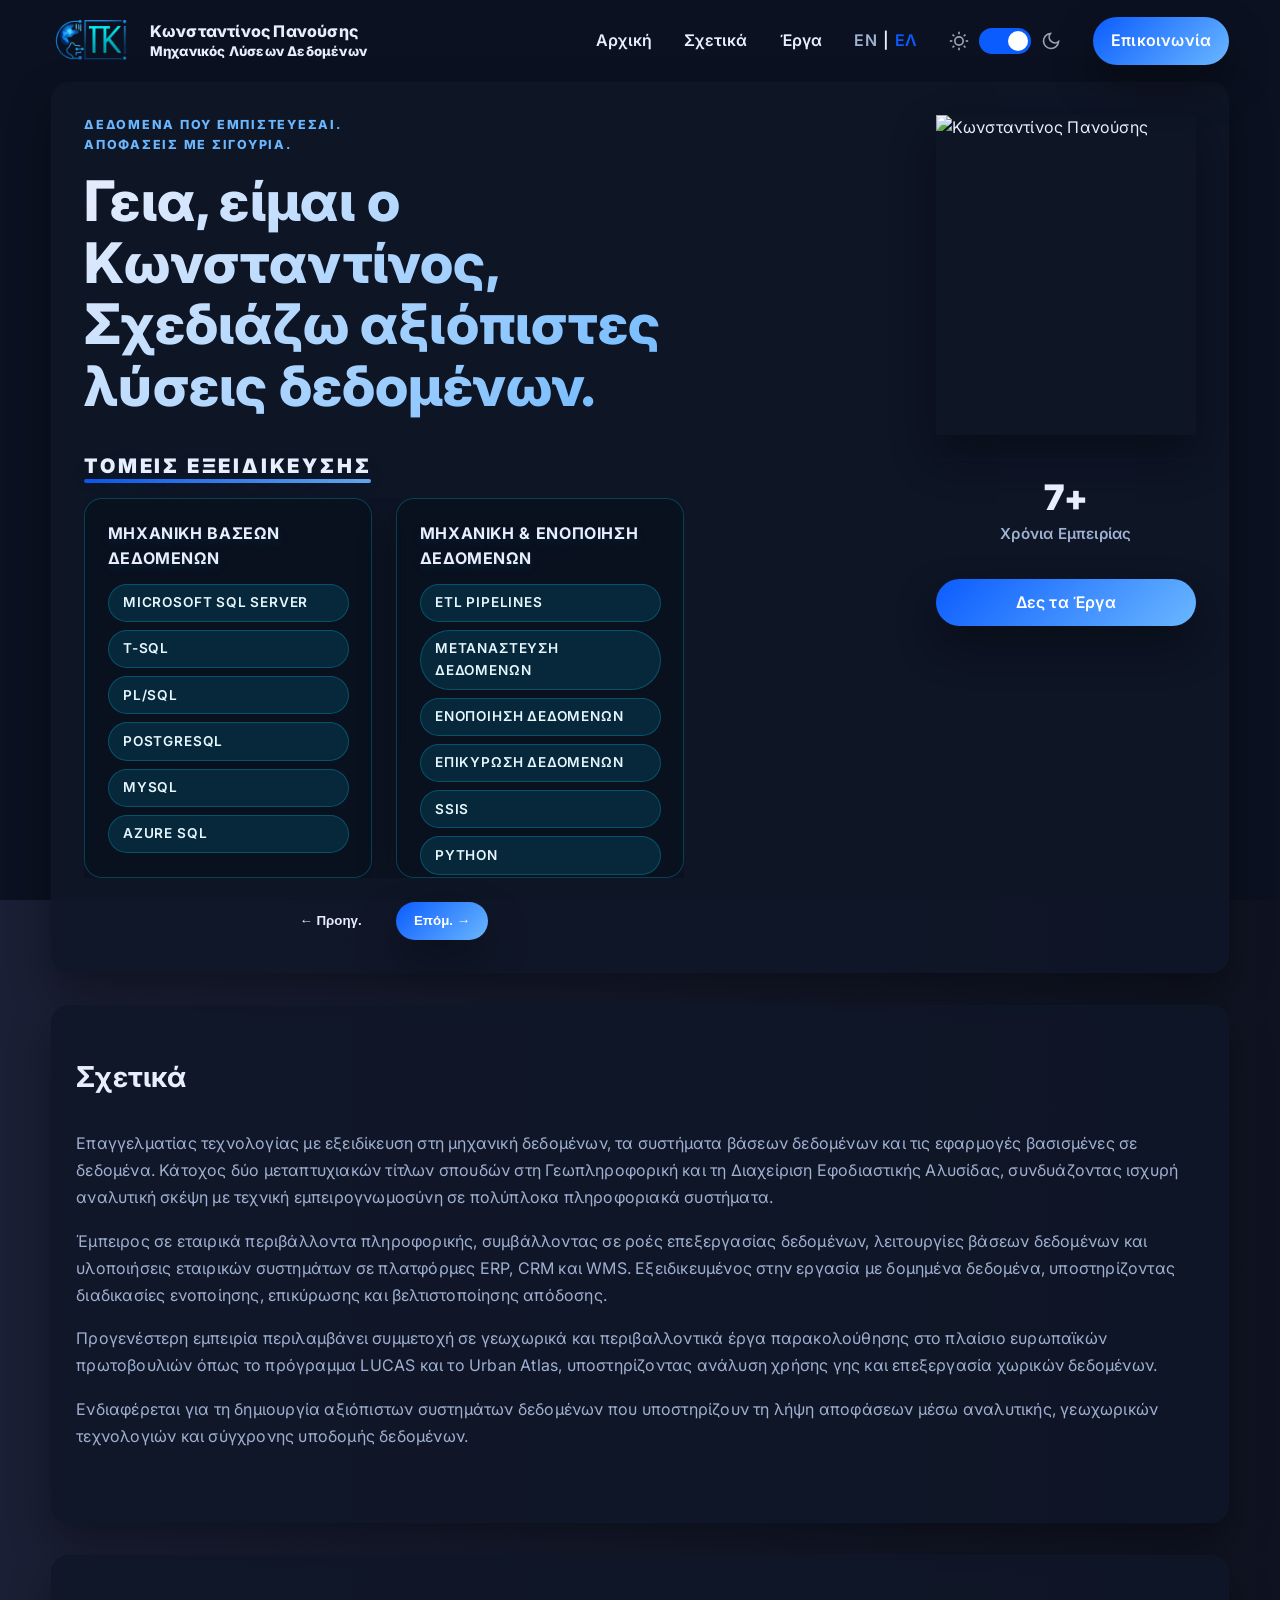
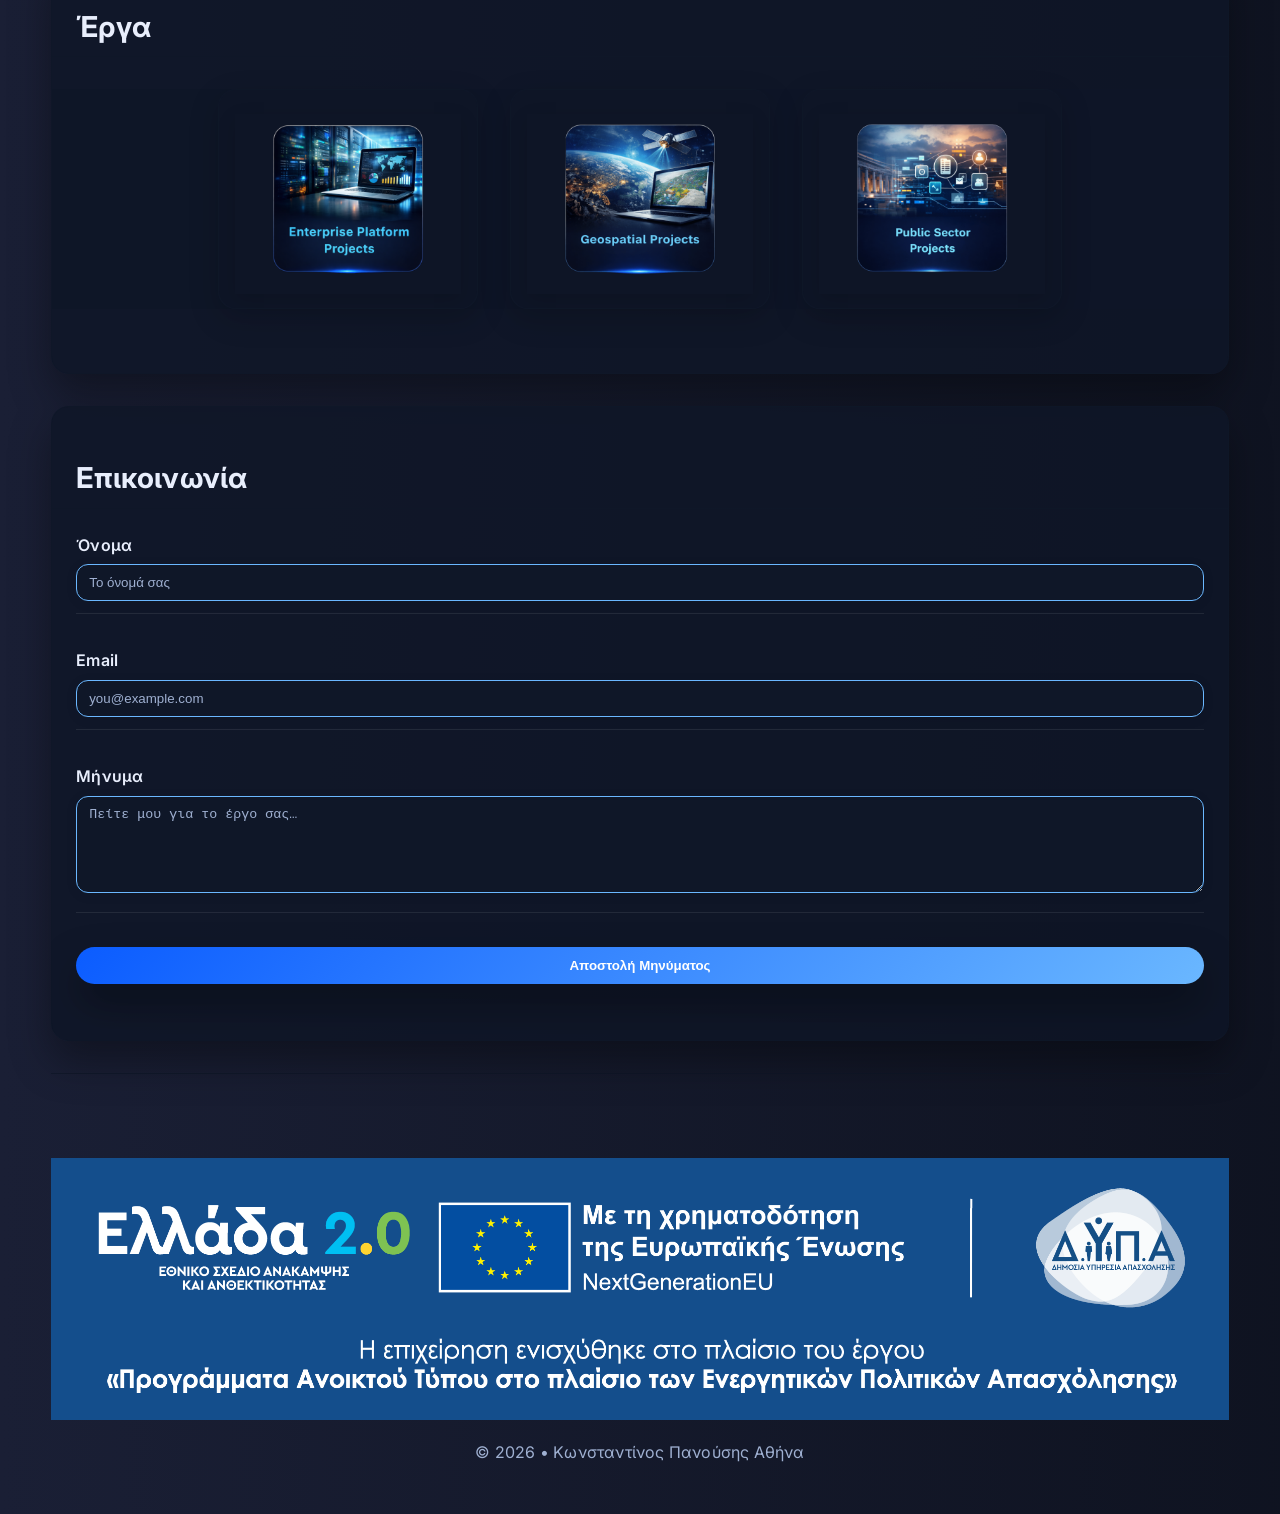
==== commit 8fb40906: "preFinal Site" ====
--- a/el.html
+++ b/el.html
@@ -1,362 +1,343 @@
-```html
 <!DOCTYPE html>
-<html lang="el" data-theme="auto">
+<html lang="el" data-theme="dark">
 
 <head>
 
-<script src="https://cdn.userway.org/widget.js" data-account="YOUR_ID"></script>
-
-<meta charset="utf-8" />
-<meta name="viewport" content="width=device-width, initial-scale=1" />
-
-<title>Konstantinos Panousis — Μηχανικός Δεδομένων</title>
-
-<meta name="description"
-content="Μηχανικός δεδομένων με εξειδίκευση σε συστήματα βάσεων δεδομένων, data engineering και analytics. Δημιουργία αξιόπιστων λύσεων δεδομένων και μετατροπή σύνθετων δεδομένων σε χρήσιμες πληροφορίες." />
-
-<link rel="alternate" hreflang="en" href="index.html">
-
-<link rel="icon"
-href="assets/images/favicon.ico"
-type="image/x-icon">
-
-<link rel="manifest" href="site.webmanifest">
-
-<link rel="preload" href="assets/css/style.css" as="style">
-<link rel="preload" href="assets/js/script.js" as="script">
-
-<link rel="preconnect" href="https://fonts.googleapis.com">
-<link rel="preconnect" href="https://fonts.gstatic.com" crossorigin>
-
-<link href="https://fonts.googleapis.com/css2?family=Inter:wght@400;500;600;700;800&display=swap" rel="stylesheet">
-<link rel="stylesheet" href="assets/css/style.css">
+  <meta charset="utf-8" />
+  <meta name="viewport" content="width=device-width, initial-scale=1" />
+  <title>Κωνσταντίνος Πανούσης — Μηχανικός Βάσεων Δεδομένων</title>
+  <meta name="author" content="Konstantinos Panousis" />
+
+  <meta name="description"
+    content="Μηχανικός Λύσεων Δεδομένων με εξειδίκευση σε συστήματα βάσεων δεδομένων, μηχανική δεδομένων και ανάλυση. Δημιουργία αξιόπιστων λύσεων δεδομένων." />
+
+  <meta name="keywords"
+    content="Μηχανικός Δεδομένων, Βάσεις Δεδομένων, SQL, T-SQL, PL/SQL, SQL Server, PostgreSQL, MySQL, ETL, Data Migration, Power BI" />
+
+  <meta name="theme-color" content="#0b5cff">
+  <meta name="theme-color" content="#0b5cff" media="(prefers-color-scheme: light)" />
+  <meta name="theme-color" content="#0b0f1a" media="(prefers-color-scheme: dark)" />
+
+  <meta property="og:type" content="website">
+  <meta property="og:title" content="Κωνσταντίνος Πανούσης — Μηχανικός Λύσεων Δεδομένων">
+  <meta property="og:description" content="Μηχανικός Λύσεων Δεδομένων με εξειδίκευση σε συστήματα βάσεων δεδομένων.">
+  <meta property="og:image" content="https://Konstantinospanousis/og-image.png">
+  <meta property="og:url" content="https://Konstantinospanousis.com">
+  <meta name="twitter:card" content="summary_large_image">
+
+  <link rel="icon" href="assets/images/favicon.ico" type="image/x-icon">
+  <link rel="manifest" href="site.webmanifest">
+
+  <link rel="preload" href="assets/css/style.css" as="style">
+  <link rel="preload" href="assets/js/script.js" as="script">
+
+  <link rel="preconnect" href="https://fonts.googleapis.com">
+  <link rel="preconnect" href="https://fonts.gstatic.com" crossorigin>
+  <link href="https://fonts.googleapis.com/css2?family=Inter:wght@400;500;600;700;800&display=swap" rel="stylesheet">
+  <link rel="stylesheet" href="assets/css/style.css">
+
+  <script src="https://cdnjs.cloudflare.com/ajax/libs/three.js/r134/three.min.js"></script>
+  <script src="https://cdn.jsdelivr.net/npm/vanta@latest/dist/vanta.net.min.js"></script>
+  <script src="https://cdn.userway.org/widget.js" data-account="YOUR_ID"></script>
 
 </head>
 
 
 <body>
 
-<header class="blur-nav">
-<div class="container nav">
-
-<img src="assets/images/companylogo.png" alt="Company Logo" class="logo">
-
-<div class="brand">
-<div>
-Konstantinos Panousis<br>
-<small class="muted profession">Μηχανικός Δεδομένων</small>
-</div>
-</div>
-
-<nav>
-
-<a href="#Home">Αρχική</a>
-<a href="#About">Σχετικά</a>
-<a href="#projects">Έργα</a>
-
-<div class="lang-switch">
-<a href="index.html">EN</a>
-<span>|</span>
-<a class="active" href="el.html">GR</a>
-</div>
-
-<div class="theme-switch-wrapper">
-
-<svg class="theme-icon sun" xmlns="http://www.w3.org/2000/svg" viewBox="0 0 24 24" width="20" height="20">
-<circle cx="12" cy="12" r="5" fill="none" stroke="currentColor" stroke-width="2"/>
-</svg>
-
-<div class="theme-switch">
-<input type="checkbox" id="themeSwitch" class="theme-switch__input">
-<label for="themeSwitch" class="theme-switch__label"></label>
-</div>
-
-<svg class="theme-icon moon" xmlns="http://www.w3.org/2000/svg" viewBox="0 0 24 24" width="20" height="20">
-<path d="M21 12.8A9 9 0 1 1 11.2 3 7 7 0 0 0 21 12.8z"
-fill="none"
-stroke="currentColor"
-stroke-width="2"/>
-</svg>
-
-</div>
-
-<a class="btn" href="#contact">Επικοινωνία</a>
-
-</nav>
-</div>
-</header>
-
-
-
-<main class="container">
-
-<section id="Home" class="hero card">
-
-<div class="left" data-reveal>
-
-<div class="eyebrow">
-Δημιουργήστε δεδομένα που μπορείτε να εμπιστευτείτε.<br>
-Λάβετε αποφάσεις με σιγουριά.
-</div>
-
-<h1>
-Γεια σας, είμαι ο Konstantinos,<br>
-σχεδιάζω αξιόπιστες λύσεις δεδομένων.
-</h1>
-
-<h2 class="expertise-title">ΤΟΜΕΙΣ ΕΞΕΙΔΙΚΕΥΣΗΣ</h2>
-
-
-<div class="expertise-areas">
-
-<div class="expertise-area">
-<h3>Μηχανική Βάσεων Δεδομένων</h3>
-<div class="badges">
-<span class="badge">Microsoft SQL Server</span>
-<span class="badge">T-SQL</span>
-<span class="badge">PL/SQL</span>
-<span class="badge">PostgreSQL</span>
-<span class="badge">MySQL</span>
-<span class="badge">Azure SQL</span>
-</div>
-</div>
-
-
-<div class="expertise-area">
-<h3>Data Engineering & Integration</h3>
-<div class="badges">
-<span class="badge">ETL Pipelines</span>
-<span class="badge">Data Migration</span>
-<span class="badge">Data Integration</span>
-<span class="badge">Data Validation</span>
-<span class="badge">SSIS</span>
-<span class="badge">Python</span>
-</div>
-</div>
-
-
-<div class="expertise-area">
-<h3>Μοντελοποίηση & Απόδοση Δεδομένων</h3>
-<div class="badges">
-<span class="badge">Data Modeling</span>
-<span class="badge">Query Optimization</span>
-<span class="badge">Performance Tuning</span>
-<span class="badge">Index Optimization</span>
-<span class="badge">Execution Plan Analysis</span>
-</div>
-</div>
-
-
-<div class="expertise-area">
-<h3>Analytics & Reporting</h3>
-<div class="badges">
-<span class="badge">Power BI</span>
-<span class="badge">SSRS</span>
-<span class="badge">Crystal Reports</span>
-</div>
-</div>
-
-
-<div class="expertise-area">
-<h3>Enterprise Systems</h3>
-<div class="badges">
-<span class="badge">ERP Data Systems</span>
-<span class="badge">WMS Data Systems</span>
-<span class="badge">CRM Data Systems</span>
-<span class="badge">Enterprise Data Workflows</span>
-<span class="badge">Cross-System Data Integration</span>
-</div>
-</div>
-
-
-<div class="expertise-area">
-<h3>Γεωχωρικά Δεδομένα</h3>
-<div class="badges">
-<span class="badge">GIS</span>
-<span class="badge">Geospatial Data Management</span>
-<span class="badge">Spatial Data Analysis</span>
-<span class="badge">Remote Sensing</span>
-</div>
-</div>
-
-</div>
-
-
-<div class="expertise-nav">
-<button onclick="prevExpertise()" class="btn ghost">Προηγούμενο</button>
-<button onclick="nextExpertise()" class="btn">Επόμενο</button>
-</div>
-
-</div>
-
-
-
-<div class="hero-img">
-
-<img src="assets/images/kpn_photo.jpg" alt="Konstantinos Panousis" />
-
-<div class="hero-metrics">
-<div class="metric">
-<b data-target="7">0</b>
-<span>Χρόνια Εμπειρίας</span>
-</div>
-</div>
-
-<a class="btn2" href="#projects">Δείτε τα Έργα</a>
-
-</div>
-
-</section>
-
-
-
-<section id="About" class="card" data-reveal>
-
-<div class="panel-title">
-<h2>Σχετικά</h2>
-</div>
-
-<div class="about">
-<div>
-
-<p>
-Επαγγελματίας στον χώρο της τεχνολογίας με εξειδίκευση στο data engineering,
-στα συστήματα βάσεων δεδομένων και στις data-driven εφαρμογές.
-</p>
-
-<p>
-Κάτοχος δύο μεταπτυχιακών τίτλων σπουδών στη Γεωπληροφορική
-και στη Διοίκηση Εφοδιαστικής Αλυσίδας,
-συνδυάζοντας αναλυτική σκέψη με τεχνική εμπειρία σε σύνθετα πληροφοριακά συστήματα.
-</p>
-
-<p>
-Εμπειρία σε εταιρικά περιβάλλοντα πληροφορικής,
-συμβάλλοντας σε data processing workflows,
-database operations και enterprise system implementations
-σε πλατφόρμες ERP, CRM και WMS.
-</p>
-
-<p>
-Προηγούμενη εμπειρία περιλαμβάνει συμμετοχή
-σε ευρωπαϊκά προγράμματα γεωχωρικής ανάλυσης
-όπως τα LUCAS και Urban Atlas,
-υποστηρίζοντας ανάλυση χρήσεων γης και spatial data processing.
-</p>
-
-<p>
-Ενδιαφέρομαι για τη δημιουργία αξιόπιστων data systems
-που υποστηρίζουν analytics,
-γεωχωρικές τεχνολογίες
-και σύγχρονες data infrastructures.
-</p>
-
-</div>
-</div>
-
-</section>
-
-
-
-<section id="projects" class="card" data-reveal>
-
-<div class="panel-title">
-<h2>Έργα</h2>
-</div>
-
-<div class="grid pad">
-
-<article class="proj col-6 card">
-
-<h3>Αυτοματοποιημένη Ενσωμάτωση Flat Files σε CRM</h3>
-
-<p>
-Σχεδίαση stored procedures σε SQL Server για εισαγωγή δεδομένων
-από flat files σε CRM σύστημα,
-με διαδικασίες parsing, validation και transformation
-ώστε να εξασφαλίζεται καθαρό και συνεπές dataset.
-</p>
-
-</article>
-
-
-<article class="proj col-6 card">
-
-<h3>Τεχνική Υποστήριξη WMS</h3>
-
-<p>
-Ανάπτυξη custom reports και automation scripts
-για πελάτες WMS,
-βελτιώνοντας τις διαδικασίες αποθήκης
-και την επιχειρησιακή πληροφόρηση.
-</p>
-
-</article>
-
-</div>
-
-</section>
-
-
-
-<section id="contact" class="card" data-reveal>
-
-<div class="panel-title">
-<h2>Επικοινωνία</h2>
-<small class="muted">Διαθέσιμος για συνεργασίες και έργα</small>
-</div>
-
-<div class="contact">
-
-<form onsubmit="sendEmail(event)">
-
-<label>
-<span>Όνομα</span>
-<input name="name" placeholder="Το όνομά σας" required>
-</label>
-
-<label>
-<span>Email</span>
-<input type="email" name="email" placeholder="you@example.com" required>
-</label>
-
-<label>
-<span>Μήνυμα</span>
-<textarea name="message" rows="5" placeholder="Πείτε μου για το project σας…" required></textarea>
-</label>
-
-<button class="btn" type="submit">Αποστολή Μηνύματος</button>
-
-<div class="success-message" id="success-message">
-Το μήνυμα στάλθηκε επιτυχώς! Θα επικοινωνήσω μαζί σας σύντομα.
-</div>
-
-</form>
-
-</div>
-
-</section>
-
-
-
-<footer>
-
-<div class="footer-banners">
-<a href="https://greece20.gov.gr" target="_blank" rel="noopener">
-<img class="banner-blue" src="assets/images/scale-up-banner-blue.png"/>
-<img class="banner-white" src="assets/images/scale-up-banner-white.png"/>
-</a>
-</div>
-
-<p>© <span id="y"></span> • Konstantinos Panousis Athens GR</p>
-
-</footer>
-
-
-</main>
-
-<script src="assets/js/script.js" defer></script>
+  <div id="particles-js"></div>
+  <script src="https://cdn.jsdelivr.net/particles.js/2.0.0/particles.min.js"></script>
+
+  <!-- NAVBAR -->
+  <header class="blur-nav">
+
+    <div class="container nav">
+
+      <img src="assets/images/companylogo.png" alt="Λογότυπο" class="logo">
+
+      <div class="brand">
+        <div>
+          Κωνσταντίνος Πανούσης<br>
+          <small class="muted profession" id="profession">
+            Μηχανικός Λύσεων Δεδομένων
+          </small>
+        </div>
+      </div>
+
+      <nav>
+
+        <a href="#Home">Αρχική</a>
+        <a href="#About">Σχετικά</a>
+        <a href="#projects">Έργα</a>
+
+        <div class="lang-switch">
+          <a href="index.html">EN</a>
+          <span>|</span>
+          <a class="active" href="el.html">ΕΛ</a>
+        </div>
+
+        <div class="theme-switch-wrapper">
+
+          <svg class="theme-icon sun" xmlns="http://www.w3.org/2000/svg" viewBox="0 0 24 24" width="20" height="20">
+            <circle cx="12" cy="12" r="5" fill="none" stroke="currentColor" stroke-width="2" />
+            <g stroke="currentColor" stroke-width="2">
+              <line x1="12" y1="1" x2="12" y2="4" />
+              <line x1="12" y1="20" x2="12" y2="23" />
+              <line x1="4.22" y1="4.22" x2="6.34" y2="6.34" />
+              <line x1="17.66" y1="17.66" x2="19.78" y2="19.78" />
+              <line x1="1" y1="12" x2="4" y2="12" />
+              <line x1="20" y1="12" x2="23" y2="12" />
+              <line x1="4.22" y1="19.78" x2="6.34" y2="17.66" />
+              <line x1="17.66" y1="6.34" x2="19.78" y2="4.22" />
+            </g>
+          </svg>
+
+          <div class="theme-switch">
+            <input type="checkbox" id="themeSwitch" class="theme-switch__input">
+            <label for="themeSwitch" class="theme-switch__label"></label>
+          </div>
+
+          <svg class="theme-icon moon" xmlns="http://www.w3.org/2000/svg" viewBox="0 0 24 24" width="20" height="20">
+            <path d="M21 12.8A9 9 0 1 1 11.2 3
+              7 7 0 0 0 21 12.8z" fill="none" stroke="currentColor" stroke-width="2" />
+          </svg>
+
+        </div>
+
+        <a class="btn" href="#contact">Επικοινωνία</a>
+
+      </nav>
+
+    </div>
+
+  </header>
+
+
+  <main class="container">
+
+    <!-- HERO -->
+    <section id="Home" class="hero card">
+
+      <div class="left" data-reveal>
+
+        <div class="eyebrow">
+          Δεδομένα που εμπιστεύεσαι.<br>
+          Αποφάσεις με σιγουριά.
+        </div>
+
+        <h1>
+          Γεια, είμαι ο Κωνσταντίνος,<br>
+          Σχεδιάζω αξιόπιστες λύσεις δεδομένων.
+        </h1>
+
+        <h2 class="expertise-title">ΤΟΜΕΙΣ ΕΞΕΙΔΙΚΕΥΣΗΣ</h2>
+
+        <div class="expertise-areas">
+
+          <div class="expertise-area">
+            <h3>Μηχανική Βάσεων Δεδομένων</h3>
+            <div class="badges">
+              <span class="badge">Microsoft SQL Server</span>
+              <span class="badge">T-SQL</span>
+              <span class="badge">PL/SQL</span>
+              <span class="badge">PostgreSQL</span>
+              <span class="badge">MySQL</span>
+              <span class="badge">Azure SQL</span>
+            </div>
+          </div>
+
+          <div class="expertise-area">
+            <h3>Μηχανική & Ενοποίηση Δεδομένων</h3>
+            <div class="badges">
+              <span class="badge">ETL Pipelines</span>
+              <span class="badge">Μετανάστευση Δεδομένων</span>
+              <span class="badge">Ενοποίηση Δεδομένων</span>
+              <span class="badge">Επικύρωση Δεδομένων</span>
+              <span class="badge">SSIS</span>
+              <span class="badge">Python</span>
+            </div>
+          </div>
+
+          <div class="expertise-area">
+            <h3>Μοντελοποίηση & Απόδοση</h3>
+            <div class="badges">
+              <span class="badge">Μοντελοποίηση Δεδομένων</span>
+              <span class="badge">Βελτιστοποίηση Ερωτημάτων</span>
+              <span class="badge">Performance Tuning</span>
+              <span class="badge">Index Optimization</span>
+              <span class="badge">Execution Plan Analysis</span>
+            </div>
+          </div>
+
+          <div class="expertise-area">
+            <h3>Αναλυτική & Αναφορές</h3>
+            <div class="badges">
+              <span class="badge">Power BI</span>
+              <span class="badge">SSRS</span>
+              <span class="badge">Crystal Reports</span>
+            </div>
+          </div>
+
+          <div class="expertise-area">
+            <h3>Εταιρικά Συστήματα</h3>
+            <div class="badges">
+              <span class="badge">ERP Data Systems</span>
+              <span class="badge">WMS Data Systems</span>
+              <span class="badge">CRM Data Systems</span>
+              <span class="badge">Εταιρικές Ροές Δεδομένων</span>
+              <span class="badge">Cross-System Integration</span>
+            </div>
+          </div>
+
+          <div class="expertise-area">
+            <h3>Γεωχωρικά Δεδομένα</h3>
+            <div class="badges">
+              <span class="badge">GIS</span>
+              <span class="badge">Διαχείριση Γεωχωρικών Δεδομένων</span>
+              <span class="badge">Χωρική Ανάλυση</span>
+              <span class="badge">Τηλεπισκόπηση</span>
+            </div>
+          </div>
+
+        </div>
+
+        <div class="expertise-nav">
+          <button onclick="prevExpertise()" class="btn ghost">← Προηγ.</button>
+          <button onclick="nextExpertise()" class="btn">Επόμ. →</button>
+        </div>
+
+      </div>
+
+      <div class="hero-img">
+
+        <img src="assets/images/kpn_photo.jpg" alt="Κωνσταντίνος Πανούσης">
+
+        <div class="hero-metrics">
+          <div class="metric">
+            <b data-target="7">0</b>
+            <span>Χρόνια Εμπειρίας</span>
+          </div>
+        </div>
+
+        <a class="btn2" href="#projects">
+          Δες τα Έργα
+        </a>
+
+      </div>
+
+    </section>
+
+
+    <!-- ABOUT -->
+    <section id="About" class="card" data-reveal>
+
+      <div class="panel-title">
+        <h2>Σχετικά</h2>
+      </div>
+
+      <div class="about">
+        <p>Επαγγελματίας τεχνολογίας με εξειδίκευση στη μηχανική δεδομένων, τα συστήματα βάσεων δεδομένων και τις εφαρμογές βασισμένες σε δεδομένα. Κάτοχος δύο μεταπτυχιακών τίτλων σπουδών στη Γεωπληροφορική και τη Διαχείριση Εφοδιαστικής Αλυσίδας, συνδυάζοντας ισχυρή αναλυτική σκέψη με τεχνική εμπειρογνωμοσύνη σε πολύπλοκα πληροφοριακά συστήματα.</p>
+
+        <p>Έμπειρος σε εταιρικά περιβάλλοντα πληροφορικής, συμβάλλοντας σε ροές επεξεργασίας δεδομένων, λειτουργίες βάσεων δεδομένων και υλοποιήσεις εταιρικών συστημάτων σε πλατφόρμες ERP, CRM και WMS. Εξειδικευμένος στην εργασία με δομημένα δεδομένα, υποστηρίζοντας διαδικασίες ενοποίησης, επικύρωσης και βελτιστοποίησης απόδοσης.</p>
+
+        <p>Προγενέστερη εμπειρία περιλαμβάνει συμμετοχή σε γεωχωρικά και περιβαλλοντικά έργα παρακολούθησης στο πλαίσιο ευρωπαϊκών πρωτοβουλιών όπως το πρόγραμμα LUCAS και το Urban Atlas, υποστηρίζοντας ανάλυση χρήσης γης και επεξεργασία χωρικών δεδομένων.</p>
+
+        <p>Ενδιαφέρεται για τη δημιουργία αξιόπιστων συστημάτων δεδομένων που υποστηρίζουν τη λήψη αποφάσεων μέσω αναλυτικής, γεωχωρικών τεχνολογιών και σύγχρονης υποδομής δεδομένων.</p>
+      </div>
+
+    </section>
+
+
+    <!-- PROJECTS -->
+    <section id="projects" class="card" data-reveal>
+
+      <div class="panel-title">
+        <h2>Έργα</h2>
+      </div>
+
+      <div class="project-categories">
+
+        <div class="category-card" onclick="window.location.href='projects-enterprise-el.html'">
+          <img src="assets/images/enterprise_logo2.png" alt="Εταιρικά Έργα">
+          <div class="card-hover-text">Δες τα Έργα</div>
+        </div>
+
+        <div class="category-card" onclick="window.location.href='projects-geospatial-el.html'">
+          <img src="assets/images/geospatial_logo (2).png" alt="Γεωχωρικά Έργα">
+          <div class="card-hover-text">Δες τα Έργα</div>
+        </div>
+
+        <div class="category-card" onclick="window.location.href='projects-public-el.html'">
+          <img src="assets/images/public_sector_logo2.png" alt="Έργα Δημοσίου Τομέα">
+          <div class="card-hover-text">Δες τα Έργα</div>
+        </div>
+
+      </div>
+
+    </section>
+
+
+    <!-- CONTACT -->
+    <section id="contact" class="card" data-reveal>
+
+      <div class="panel-title">
+        <h2>Επικοινωνία</h2>
+      </div>
+
+      <div class="contact">
+
+        <form onsubmit="sendEmail(event)">
+
+          <label>
+            <span>Όνομα</span>
+            <input name="name" placeholder="Το όνομά σας" required>
+          </label>
+
+          <label>
+            <span>Email</span>
+            <input type="email" name="email" placeholder="you@example.com" required>
+          </label>
+
+          <label>
+            <span>Μήνυμα</span>
+            <textarea name="message" rows="5" placeholder="Πείτε μου για το έργο σας…" required></textarea>
+          </label>
+
+          <button class="btn" type="submit">
+            Αποστολή Μηνύματος
+          </button>
+
+          <div class="success-message" id="success-message">
+            Το μήνυμα εστάλη επιτυχώς!
+          </div>
+
+        </form>
+
+      </div>
+
+    </section>
+
+
+    <!-- FOOTER -->
+    <footer>
+
+      <div class="footer-banners">
+        <a href="https://greece20.gov.gr" target="_blank" rel="noopener">
+          <img class="banner-blue" src="assets/images/scale-up-banner-blue.png">
+          <img class="banner-white" src="assets/images/scale-up-banner-white.png">
+        </a>
+      </div>
+
+      <p>
+        © <span id="y"></span> • Κωνσταντίνος Πανούσης Αθήνα
+      </p>
+
+    </footer>
+
+  </main>
+
+  <script src="assets/js/script.js"></script>
 
 </body>
-</html>
-```
+
+</html>
--- a/assets/css/style.css
+++ b/assets/css/style.css
@@ -1,13 +1,5 @@
-/* HEADER */
-.logo {
-  height: 55px;
-  width: auto;
-}
-
-.brand {
-  line-height:1.2;
-  display: flex;
-  flex-direction: column;
+html {
+  scroll-behavior: smooth;
 }
 
 :root {
@@ -25,20 +17,11 @@
   --error: #ef4444;
 }
 
-@media (prefers-color-scheme: light) {
-  :root {
-    --bg: #f6f8fc;
-    --panel: #ffffff;
-    --text: #0b1324;
-    --muted: #51607c;
-  }
-}
-
 html[data-theme="light"] {
-  --bg: #f6f8fc;
+  --bg: #eef2f7;
   --panel: #ffffff;
-  --text: #0b1324;
-  --muted: #51607c;
+  --text: #0f172a;
+  --muted: #5c6a85;
 }
 
 html[data-theme="dark"] {
@@ -52,109 +35,40 @@
   box-sizing: border-box;
 }
 
-/*
-.about-hero {
-  grid-column: 2;
-  margin-top: 1rem;
-  padding: 1.5rem;
-}
-
-.about-hero h2{
-  margin-top:0;
-}
-
-.about-hero p{
-  color: var(--muted);
-  line-height:1.7;
-}
-*/
-
-/*
-.about-side{
-  position:absolute;
-  right:0;
-  top:180px;
-  width:320px;
-  padding:1.6rem;
-  border-radius:18px;
-
-  background: rgba(8,14,28,0.6);
-  border:1px solid rgba(0,210,255,0.25);
-  backdrop-filter: blur(14px);
-
-  box-shadow:0 20px 40px rgba(0,0,0,.45);
-}
-
-.about-side h3{
-  margin-top:0;
-  font-size:1.1rem;
-  letter-spacing:.08em;
-}
-
-.about-side p{
-  color:var(--muted);
-  line-height:1.6;
-  font-size:.9rem;
-}
-*/
-
-.expertise-area{
-  position: relative;
-  overflow: hidden;
-  background: rgba(8, 14, 28, 0.6);
-  border: 1px solid rgba(0, 210, 255, 0.25);
-  border-radius: var(--radius);
-  padding: 1.4rem 1.4rem 1.6rem;
-
-  height: 420px;
-  display:flex;
-  flex-direction:column;
-  width:100%;
-}
-
-html[data-theme="light"] .expertise-area{
-  background: rgba(255,255,255,0.85);
-  border: 1px solid rgba(0,0,0,0.08);
-  box-shadow: 0 10px 30px rgba(0,0,0,0.08);
-  backdrop-filter: blur(8px);
-}
-
-
-.expertise-area.active{
-  display:block;
-}
-
-.expertise-nav{
-  display:flex;
-  justify-content:center;
-  gap:1rem;
-  margin-top:1.5rem;
-}
-
-.expertise-nav button{
-  min-width:90px;
-}
-
+/* HEADER */
+.logo {
+  height: 55px;
+  width: auto;
+}
+
+.brand {
+  line-height: 1.2;
+  display: flex;
+  flex-direction: column;
+}
+
+/* BODY */
 body {
   margin: 0;
-  background: linear-gradient(135deg, #0a0e1a 0%, #1a1f35 100%);
+  background: linear-gradient(270deg, #0b5cff, #6ab7ff, #0b0f1a, #1a1f35);
+  background-size: 400% 400%;
+  animation: gradientMove 16s ease-in-out infinite;
   font-family: Inter, system-ui, -apple-system, Segoe UI, Roboto, Arial, sans-serif;
   color: var(--text);
   letter-spacing: .2px;
   line-height: 1.6;
 }
 
+@keyframes gradientMove {
+  0%   { background-position: 0% 50%; }
+  50%  { background-position: 100% 50%; }
+  100% { background-position: 0% 50%; }
+}
+
 html[data-theme="light"] body {
-  background: linear-gradient(135deg, #f0f4f8 0%, #e8f2ff 100%);
-}
-
-body::before {
-  content: "";
-  position: fixed;
-  inset: 0;
-  background: var(--bg);
-  opacity: 0.9;
-  z-index: -1;
+  background: linear-gradient(270deg, #eef2f7, #e8eef6, #eef2f7, #e8eef6);
+  background-size: 400% 400%;
+  animation: gradientMove 18s ease-in-out infinite;
 }
 
 .container {
@@ -162,14 +76,34 @@
   margin: 0 auto;
 }
 
-/* Navigation */
+html[data-theme="light"] .container {
+  background: transparent;
+}
+
+/* NAVBAR */
 .blur-nav {
   position: sticky;
   top: 0;
   z-index: 50;
-  backdrop-filter: saturate(160%) blur(10px);
-  background: color-mix(in oklab, var(--bg) 85%, transparent);
-  border-bottom: 1px solid color-mix(in oklab, var(--panel) 70%, transparent);
+  transition: all .35s ease;
+  background: transparent;
+  backdrop-filter: none;
+  box-shadow: none;
+}
+
+html[data-theme="dark"] .blur-nav.scrolled {
+  padding: 6px 0;
+  backdrop-filter: blur(14px);
+  background: color-mix(in oklab, var(--bg) 92%, transparent);
+  box-shadow: 0 10px 35px rgba(0,0,0,0.15);
+}
+
+html[data-theme="light"] .blur-nav.scrolled {
+  padding: 6px 0;
+  backdrop-filter: blur(14px);
+  background: rgba(255,255,255,0.85);
+  box-shadow: 0 10px 35px rgba(0,0,0,0.12);
+  border-bottom: 1px solid rgba(0,0,0,0.06);
 }
 
 .nav {
@@ -204,7 +138,7 @@
   color: var(--brand);
 }
 
-/* Buttons */
+/* BUTTONS */
 .btn {
   display: inline-block;
   background: linear-gradient(135deg, var(--brand), var(--brand2));
@@ -224,10 +158,17 @@
   box-shadow: 0 25px 50px rgba(0,0,0,.4);
 }
 
+/* Ghost variant — uses a more specific selector to avoid needing !important */
 .btn.ghost {
   background: transparent;
   color: var(--text);
   border: 1px solid color-mix(in oklab, var(--panel) 70%, transparent);
+  box-shadow: none;
+}
+
+.btn.ghost:hover {
+  background: color-mix(in oklab, var(--panel) 30%, transparent);
+  box-shadow: none;
 }
 
 .btn2 {
@@ -251,32 +192,16 @@
   box-shadow: 0 25px 50px rgba(0,0,0,.4);
 }
 
-/* Theme toggle */
-#theme-toggle {
-  background: none;
-  border: 1px solid color-mix(in oklab, var(--panel) 70%, transparent);
-  color: var(--text);
-  padding: 8px;
-  border-radius: 8px;
-  cursor: pointer;
-  transition: all 0.3s ease;
-}
-
-#theme-toggle:hover {
-  background: color-mix(in oklab, var(--panel) 50%, transparent);
-  border-color: var(--brand);
-}
-
-/* Cards */
+/* CARDS */
 .card {
-  background: color-mix(in oklab, var(--panel) 92%, transparent);
+  background: rgba(15, 23, 40, 0.82);
   border: 1px solid color-mix(in oklab, var(--panel) 75%, transparent);
   border-radius: var(--radius);
   box-shadow: var(--shadow);
   margin-bottom: 2rem;
 }
 
-/* Hero Section */
+/* HERO */
 .hero {
   display: grid;
   grid-template-columns: 1fr auto;
@@ -309,59 +234,18 @@
   background-clip: text;
 }
 
-/*
-.badges {
-  display: flex;
-  flex-wrap: wrap;
-  gap: .6rem;
-  margin: 2rem 0;
-}
-  */
-
-.expertise-area .badges{
-  display:flex;
-  flex-wrap:wrap;
-  gap:.5rem;
-  overflow-y:auto;
-}
-
-.expertise-area h3{
-  min-height:48px;
-}
-
-.badge {
-  background: rgba(0, 210, 255, 0.12);
-  color: #e6f7ff;
-  padding: .45rem .9rem;
-  border: 1px solid rgba(0, 210, 255, 0.25);
-  border-radius: 999px;
-  font-size: .85rem;
-  font-weight: 600;
-  letter-spacing: 0.06em;
-  text-transform: uppercase;
-  transition: transform 0.2s ease, box-shadow 0.2s ease;
-}
-
-html[data-theme="light"] .badge{
-  background:#eef5ff;
-  color:#1b2b4b;
-  border:1px solid #d9e6ff;
-}
-
-.badge:hover {
-  transform: translateY(-2px);
-  box-shadow: 0 8px 20px rgba(0, 210, 255, 0.25);
-}
-
 .hero-img {
   position: relative;
 }
 
 .hero-img img {
   display: block;
-  width: 280px;
+  width: 260px;
+  min-width: 260px;
+  max-width: 260px;
   height: 320px;
-  border-radius: var(--radius);
+  min-height: 320px;
+  max-height: 320px;
   object-fit: cover;
   box-shadow: var(--shadow);
   transition: transform 0.3s ease;
@@ -401,7 +285,7 @@
   font-weight: 600;
 }
 
-/* Panel Title */
+/* PANEL TITLE */
 .panel-title {
   display: flex;
   align-items: center;
@@ -421,47 +305,7 @@
   font-size: 0.9rem;
 }
 
-/* Skills */
-.skills {
-  padding: 1.5rem;
-}
-
-.skill {
-  margin: 1.5rem 0;
-}
-
-.skill .row {
-  display: flex;
-  justify-content: space-between;
-  align-items: center;
-  margin-bottom: .5rem;
-  font-weight: 600;
-}
-
-.skill .pct {
-  color: var(--brand);
-  font-variant-numeric: tabular-nums;
-  font-weight: 700;
-}
-
-.skill .bar {
-  height: 8px;
-  background: color-mix(in oklab, var(--panel) 70%, transparent);
-  border-radius: 999px;
-  overflow: hidden;
-  border: 1px solid color-mix(in oklab, var(--panel) 85%, transparent);
-}
-
-.skill .fill {
-  width: 0%;
-  height: 100%;
-  background: linear-gradient(90deg, var(--brand), var(--brand2));
-  border-radius: 999px;
-  transition: width 1.5s cubic-bezier(0.4, 0, 0.2, 1);
-}
-
-/* About */
-
+/* ABOUT */
 .about {
   padding: 0.4rem 1.5rem 1.5rem;
 }
@@ -477,74 +321,18 @@
   line-height: 1.7;
 }
 
-/*
-.about{
-  padding:1.8rem;
-  max-width:820px;
-}
-
-.about p{
-  color:var(--muted);
-  margin-bottom:1.2rem;
-  line-height:1.75;
-  font-size:0.98rem;
-  position:relative;
-  padding-left:18px;
-} */
-
-/* small tech bullet */
-.about p::before{
-  content:"";
-  position:absolute;
-  left:0;
-  top:10px;
-  width:6px;
-  height:6px;
-  border-radius:50%;
-  background:var(--brand);
-
-}
-*/
-
-/* Grid System */
-.grid {
-  display: grid;
-  grid-template-columns: repeat(12, 1fr);
-  gap: 1.5rem;
-}
-
-.col-3 { grid-column: span 3; }
-.col-4 { grid-column: span 4; }
-.col-6 { grid-column: span 6; }
-.col-12 { grid-column: span 12; }
-
-.pad {
-  padding: 1rem;
-}
-
-/* Services */
+/* SECTIONS */
 section {
   padding: 2rem 0;
   scroll-margin-top: 80px;
 }
 
-.service {
-  padding: 1.5rem;
-  transition: all 0.3s ease;
-  height: 100%;
-}
-
-.service h4 {
-  margin: 0 0 1rem;
-  color: var(--text);
-  font-weight: 700;
-}
-
 .profession {
   transition: transform 0.5s ease, opacity 0.5s ease;
   display: inline-block;
 }
 
+/* EXPERTISE */
 .expertise-title {
   display: inline-block;
   position: relative;
@@ -571,23 +359,17 @@
   opacity: 0.9;
 }
 
-.expertise-areas{
-  display:grid;
-  /*grid-template-columns:repeat(2,minmax(240px,1fr));*/
-  grid-template-columns: 1fr 1fr;
-  gap:1.5rem;
-  align-items:stretch;
-}
-
-/* Shift every 2nd row slightly to the right for a staggered layout */
-/*
-.expertise-area:nth-child(4n+3),
-.expertise-area:nth-child(4n+4) {
-  margin-left: 1.5rem;
-}
-  */
+.expertise-areas {
+  display: flex;
+  flex-wrap: wrap;
+  gap: 1.5rem;
+  height: 380px;
+  overflow: hidden;
+}
 
 .expertise-area {
+  flex: 0 0 calc(50% - 0.75rem);
+  height: 380px;
   position: relative;
   overflow: hidden;
   background: rgba(8, 14, 28, 0.6);
@@ -597,6 +379,16 @@
   box-shadow: 0 14px 35px rgba(0, 0, 0, 0.35);
   transition: transform 0.25s ease, box-shadow 0.25s ease, border 0.25s ease;
   backdrop-filter: blur(14px);
+  display: flex;
+  flex-direction: column;
+  width: 100%;
+}
+
+html[data-theme="light"] .expertise-area {
+  background: rgba(255,255,255,0.85);
+  border: 1px solid rgba(0,0,0,0.08);
+  box-shadow: 0 10px 30px rgba(0,0,0,0.08);
+  backdrop-filter: blur(8px);
 }
 
 .expertise-area::before {
@@ -612,15 +404,9 @@
 }
 
 @keyframes expertise-glow {
-  0% {
-    transform: translateX(-110%);
-  }
-  50% {
-    transform: translateX(110%);
-  }
-  100% {
-    transform: translateX(-110%);
-  }
+  0%   { transform: translateX(-110%); }
+  50%  { transform: translateX(110%); }
+  100% { transform: translateX(-110%); }
 }
 
 .expertise-area:hover {
@@ -630,7 +416,8 @@
 }
 
 .expertise-area h3 {
-  font-size: 1.00rem;
+  min-height: 48px;
+  font-size: 1rem;
   font-weight: 700;
   color: var(--text);
   margin: 0 0 0.75rem 0;
@@ -645,21 +432,237 @@
   gap: 0.5rem;
 }
 
-
-.service p {
+.expertise-nav {
+  display: flex;
+  justify-content: center;
+  gap: 1rem;
+  margin-top: 1.5rem;
+}
+
+.expertise-nav button {
+  min-width: 90px;
+}
+
+/* BADGES */
+.badge {
+  background: rgba(0, 210, 255, 0.12);
+  color: #e6f7ff;
+  padding: .45rem .9rem;
+  border: 1px solid rgba(0, 210, 255, 0.25);
+  border-radius: 999px;
+  font-size: .85rem;
+  font-weight: 600;
+  letter-spacing: 0.06em;
+  text-transform: uppercase;
+  transition: transform 0.2s ease, box-shadow 0.2s ease;
+}
+
+html[data-theme="light"] .badge {
+  background: #eef5ff;
+  color: #1b2b4b;
+  border: 1px solid #d9e6ff;
+}
+
+.badge:hover {
+  transform: translateY(-2px);
+  box-shadow: 0 8px 20px rgba(0, 210, 255, 0.25);
+}
+
+/* PROJECTS */
+.project-categories {
+  display: flex;
+  justify-content: center;
+  align-items: flex-start;
+  gap: 2rem;
+  margin: 2rem 0;
+  background: rgba(15, 23, 40, 0.82);
+}
+
+html[data-theme="light"] .project-categories {
+  background: transparent;
+}
+
+.category-card {
+  background: rgba(15, 23, 40, 0.82);
+  border: 1px solid color-mix(in oklab, var(--panel) 75%, transparent);
+  border-radius: var(--radius);
+  box-shadow: 0 10px 30px rgba(0,0,0,0.18);
+  padding: 1.5rem 1rem 1.2rem;
+  text-align: center;
+  cursor: pointer;
+  transition: transform 0.25s, box-shadow 0.25s, border 0.25s;
+  width: 260px;
+  min-width: 260px;
+  max-width: 260px;
+  height: 220px;
+  overflow: hidden;
+  display: flex;
+  flex-direction: column;
+  align-items: center;
+  justify-content: space-between;
+  flex: none;
+  position: relative;
+}
+
+html[data-theme="light"] .category-card {
+  background: #f2f6fb;
+  border: 1px solid rgba(0,0,0,0.06);
+  box-shadow: 0 12px 32px rgba(0,0,0,0.06);
+}
+
+.card-hover-text {
+  white-space: nowrap;
+  position: absolute;
+  top: auto;
+  bottom: 0.1rem;
+  left: 50%;
+  transform: translateX(-50%);
+  color: var(--brand2);
+  font-size: 0.78rem;
+  font-weight: 700;
+  text-transform: uppercase;
+  letter-spacing: .11em;
+  opacity: 0;
+  pointer-events: none;
+  transition: opacity 0.25s, transform 0.25s;
+  z-index: 3;
+}
+
+.category-card:hover .card-hover-text {
+  opacity: 1;
+  pointer-events: auto;
+  transform: translateX(-50%) translateY(0);
+}
+
+.category-card:hover {
+  transform: translateY(-14px) scale(1.06);
+  box-shadow: 0 35px 70px rgba(0, 210, 255, 0.18), 0 0 32px 0 rgba(106,183,255,0.18);
+  border: 1.5px solid var(--brand);
+}
+
+.category-card img {
+  width: 100%;
+  height: 180px;
+  object-fit: contain;
+  border-radius: 0;
+  box-shadow: 0 6px 18px rgba(0,0,0,0.13);
+  transition: box-shadow 0.25s, border 0.25s, transform 0.25s;
+}
+
+html[data-theme="light"] .category-card img {
+  box-shadow: none;
+}
+
+.category-card:hover img {
+  transform: scale(1.22);
+  border: 2px solid var(--brand2);
+  box-shadow: 0 8px 32px 0 var(--brand2), 0 0 48px 0 rgba(106,183,255,0.22), 0 0 24px 0 rgba(163,46,255,0.13);
+}
+
+.category-card h3 {
+  font-size: 1.15rem;
+  font-weight: 700;
+  color: var(--brand);
+  margin: 0;
+  letter-spacing: 0.04em;
+  text-shadow: 0 4px 12px rgba(0, 210, 255, 0.12);
+}
+
+/* PROJECT CARDS (used on sub-pages) */
+.project-card {
+  display: flex;
+  gap: 16px;
+  align-items: flex-start;
+  padding: 16px;
+  transition: transform 0.25s, box-shadow 0.25s;
+}
+
+html[data-theme="light"] .project-card {
+  background: #f2f6fb;
+  border: 1px solid rgba(0,0,0,0.06);
+  box-shadow: 0 12px 32px rgba(0,0,0,0.06);
+}
+
+.project-card:hover {
+  transform: translateY(-4px);
+  box-shadow: 0 8px 20px rgba(0,0,0,0.35);
+}
+
+.project-card.special {
+  background: color-mix(in oklab, var(--panel) 96%, transparent);
+  border: 1.5px solid color-mix(in oklab, var(--panel) 80%, transparent);
+  box-shadow: 0 2px 12px rgba(0,0,0,0.06);
+  padding: 1.2rem;
+  border-radius: 14px;
+  margin-bottom: 2rem;
+}
+
+.project-card.special h3 {
+  color: var(--brand);
+  font-size: 1.08rem;
+  font-weight: 700;
+  margin-bottom: 0.5rem;
+  letter-spacing: .03em;
+}
+
+.project-card.special ul {
+  margin: 0 0 0 1.1rem;
+  padding: 0;
   color: var(--muted);
-  margin: 0.5rem 0;
-  font-size: 0.9rem;
+  font-size: 0.98rem;
   line-height: 1.6;
 }
 
-.service.card:hover {
-  transform: translateY(-8px);
-  box-shadow: 0 25px 50px rgba(0,0,0,.4);
-  background: color-mix(in oklab, var(--panel) 85%, var(--brand) 8%);
-}
-
-/* Projects */
+.project-card.special li {
+  margin-bottom: 0.4rem;
+  padding-left: 0.2rem;
+}
+
+.project-card.special li::before {
+  content: "• ";
+  color: var(--brand2);
+  font-weight: 700;
+  margin-right: 0.2em;
+}
+
+.project-image {
+  flex: 0 0 140px;
+}
+
+.project-image img {
+  width: 140px;
+  height: 100px;
+  object-fit: cover;
+  border-radius: 10px;
+  display: block;
+}
+
+.project-card:hover img {
+  transform: scale(1.05);
+}
+
+.project-content {
+  flex: 1;
+}
+
+.project-content strong {
+  color: #6ea8ff;
+  padding: 14px;
+}
+
+.project-card h3 {
+  font-size: 1rem;
+  margin-bottom: 6px;
+  color: #3b82f6;
+}
+
+.project-card p {
+  font-size: 0.85rem;
+  color: #9aa6c1;
+  margin-bottom: 6px;
+  line-height: 1.4;
+}
+
 .proj {
   padding: 1.5rem;
   transition: all 0.3s ease;
@@ -704,7 +707,7 @@
   font-weight: 500;
 }
 
-/* Contact */
+/* CONTACT */
 .contact {
   display: grid;
   grid-template-columns: 1fr;
@@ -727,37 +730,40 @@
   color: var(--text);
 }
 
-.contact form label{
-  display:block;
-  margin-bottom:18px;
-  padding-bottom:12px;
-  border-bottom:1px solid rgba(255,255,255,0.08);
-}
-
+.contact form label {
+  display: block;
+  margin-bottom: 18px;
+  padding-bottom: 12px;
+  border-bottom: 1px solid rgba(255,255,255,0.08);
+}
 
 .contact input,
-.contact textarea{
-  width:100%;
-  margin-top:6px;
-  padding:10px 12px;
-  border-radius:8px;
-  border:1px solid rgba(255,255,255,0.15);
-  background:rgba(255,255,255,0.02);
-  color:var(--text);
+.contact textarea {
+  width: 100%;
+  margin-top: 6px;
+  padding: 10px 12px;
+  border-radius: 12px;
+  border: 1px solid var(--brand2);
+  background: var(--panel);
+  box-shadow: 0 2px 12px rgba(0, 0, 0, 0.08);
+  transition: border-color 0.2s, box-shadow 0.2s;
+  color: var(--text);
 }
 
 .contact input:focus,
-.contact textarea:focus{
-  outline:none;
-  border-color:var(--brand);
-}
-
-input::placeholder, textarea::placeholder {
+.contact textarea:focus {
+  border-color: var(--brand);
+  box-shadow: 0 4px 18px rgba(42, 136, 255, 0.15);
+  outline: none;
+}
+
+input::placeholder,
+textarea::placeholder {
   color: var(--muted);
 }
 
-html[data-theme="light"] input,
-html[data-theme="light"] textarea {
+html[data-theme="light"] .contact input,
+html[data-theme="light"] .contact textarea {
   background: #ffffff;
   border-color: #c9d3e0;
 }
@@ -767,129 +773,7 @@
   color: #8a97ac;
 }
 
-/* Footer */
-footer {
-  color: var(--muted);
-  padding: 3rem 0 2rem;
-  text-align: center;
-  border-top: 1px solid color-mix(in oklab, var(--panel) 70%, transparent);
-  margin-top: 2rem;
-}
-
-.footer-banners {
-  margin-top: 1.5rem;
-}
-
-.footer-banners img {
-  height: 270px;         
-  max-width: 100%;
-  margin-top: 0.5rem;
-  border: none;
-  object-fit: contain;
-  vertical-align: middle;
-}
-
-/* Καμία κίνηση, ούτε hover εφέ */
-.footer-banners img:hover {
-  transform: none;
-  opacity: 1;
-  cursor: pointer;
-}
-
-/* Default: Dark mode δείχνει το μπλε */
-.banner-blue { display: inline; }
-.banner-white { display: none; }
-
-/* Light mode (system ή manual) */
-@media (prefers-color-scheme: light) {
-  .banner-blue { display: none; }
-  .banner-white { display: inline; }
-}
-
-[data-theme="light"] .banner-blue { display: none; }
-[data-theme="light"] .banner-white { display: inline; }
-[data-theme="dark"] .banner-blue { display: inline; }
-[data-theme="dark"] .banner-white { display: none; }
-
-
-/* Responsive Design */
-@media (max-width: 980px) {
-  .hero {
-    grid-template-columns: 1fr;
-    text-align: center;
-  }
-  
-  .hero-img {
-    justify-self: center;
-  }
-  
-  .hero-img img {
-    width: 200px;
-    height: 240px;
-  }
-  
-  .grid {
-    gap: 1rem;
-  }
-  
-  .col-3, .col-6 {
-    grid-column: span 6;
-  }
-}
-
-@media (max-width: 640px) {
-  .container {
-    width: 95%;
-  }
-  
-  .nav {
-    flex-wrap: wrap;
-    gap: 1rem;
-  }
-  
-  .hero, .card {
-    margin-left: -1rem;
-    margin-right: -1rem;
-  }
-  
-  .col-3, .col-6 {
-    grid-column: span 12;
-  }
-  
-  nav {
-    gap: 1rem;
-  }
-  
-  nav a {
-    font-size: 0.9rem;
-  }
-  
-  h1 {
-    font-size: 2rem;
-  }
-  
-  section {
-    padding: 1rem 0;
-  }
-}
-
-@media (max-width: 480px) {
-  .hero-img img {
-    width: 160px;
-    height: 200px;
-  }
-  
-  .badges {
-    justify-content: center;
-  }
-  
-  .badge {
-    font-size: 0.8rem;
-    padding: 0.3rem 0.6rem;
-  }
-}
-
-/* Success Message */
+/* SUCCESS */
 .success-message {
   background: color-mix(in oklab, var(--success) 15%, var(--panel));
   border: 1px solid var(--success);
@@ -897,7 +781,7 @@
   padding: 1rem;
   border-radius: var(--radius);
   margin-top: 1rem;
-  display: none; 
+  display: none;
 }
 
 .success-message.show {
@@ -905,238 +789,255 @@
   animation: slideIn 0.5s ease;
 }
 
-
-/* Βαnner στο πάνω μέρος της σελίδας */
-.banner-top {
+/* FOOTER */
+footer {
+  color: var(--muted);
+  padding: 3rem 0 2rem;
   text-align: center;
-  background: var(--bg);
-  /*border-bottom: none;*/
-  border-bottom: 1px solid color-mix(in oklab, var(--panel) 70%, transparent);
-  padding: 1rem 0;
-}
-
-.banner-top img {
+  border-top: 1px solid color-mix(in oklab, var(--panel) 70%, transparent);
+  margin-top: 2rem;
+}
+
+.footer-banners {
+  margin-top: 1.5rem;
+}
+
+.footer-banners img {
   height: 270px;
   max-width: 100%;
+  margin-top: 0.5rem;
+  border: none;
   object-fit: contain;
-  border: none;
-}
-
-/* ίδιες εναλλαγές dark/light όπως στο footer */
-.banner-blue { display: inline; }
+  vertical-align: middle;
+}
+
+/* FOOTER BANNER THEME SWITCHING */
+.banner-blue  { display: inline; }
 .banner-white { display: none; }
 
-@media (prefers-color-scheme: light) {
-  .banner-blue { display: none; }
-  .banner-white { display: inline; }
-}
-
-[data-theme="light"] .banner-blue { display: none; }
-[data-theme="light"] .banner-white { display: inline; }
-[data-theme="dark"] .banner-blue { display: inline; }
-[data-theme="dark"] .banner-white { display: none; }
-
-.theme-switch{
-  position:relative;
-  width:52px;
-  height:26px;
-}
-
-.theme-switch__input{
-  display:none;
-}
-
-.theme-switch__label{
-  display:block;
-  width:100%;
-  height:100%;
-  background:#555;
-  border-radius:50px;
-  cursor:pointer;
-  position:relative;
-  transition:background .3s;
-}
-
-.theme-switch__label::after{
-  content:"";
-  position:absolute;
-  width:20px;
-  height:20px;
-  background:white;
-  border-radius:50%;
-  top:3px;
-  left:3px;
-  transition:transform .3s;
-}
-
-.theme-switch__input:checked + .theme-switch__label{
-  background:#0b5cff;
-}
-
-.theme-switch__input:checked + .theme-switch__label::after{
-  transform:translateX(26px);
-}
-
-.theme-switch-wrapper{
-  display:flex;
-  align-items:center;
-  gap:10px;
-}
-
-.theme-icon{
-  color:#9aa5b1;
-}
-
-.theme-switch{
-  position:relative;
-  width:52px;
-  height:26px;
-}
-
-.theme-switch__input{
-  display:none;
-}
-
-.theme-switch__label{
-  display:block;
-  width:100%;
-  height:100%;
-  background:#555;
-  border-radius:50px;
-  cursor:pointer;
-  position:relative;
-  transition:background .3s;
-}
-
-.theme-switch__label::after{
-  content:"";
-  position:absolute;
-  width:20px;
-  height:20px;
-  background:white;
-  border-radius:50%;
-  top:3px;
-  left:3px;
-  transition:transform .3s;
-}
-
-.theme-switch__input:checked + .theme-switch__label{
-  background:#0b5cff;
-}
-
-.theme-switch__input:checked + .theme-switch__label::after{
-  transform:translateX(26px);
-}
-
-/* Accessibility: Small tech bullet */
-.accessibility-widget{
-position:fixed;
-left:20px;
-bottom:20px;
-z-index:9999;
-}
-
-#accessibility-toggle{
-width:50px;
-height:50px;
-border-radius:50%;
-border:none;
-background:#0b5cff;
-color:white;
-font-size:20px;
-cursor:pointer;
-box-shadow:0 10px 25px rgba(0,0,0,.3);
-}
-
-.accessibility-panel{
-display:none;
-flex-direction:column;
-gap:8px;
-background:var(--panel);
-padding:15px;
-border-radius:10px;
-margin-top:10px;
-box-shadow:0 10px 30px rgba(0,0,0,.4);
-}
-
-
-/*Accessibility CSS effects */
-/*
-.accessibility-panel button{
-padding:6px 10px;
-cursor:pointer;
-}
-
-.high-contrast{
-filter:contrast(140%) brightness(110%);
-}
-
-.grayscale{
-filter:grayscale(100%);
-}
-
-.underline-links a{
-text-decoration:underline !important;
-}
-
-.pause-animations *{
-animation:none !important;
-transition:none !important;
-}
-*/
-
-.project-card{
-  display:flex;
-  gap:16px;
-  align-items:flex-start;
-  padding:16px;
-}
-
-.project-card:hover{
-  transform:translateY(-4px);
-  box-shadow:0 8px 20px rgba(0,0,0,0.35);
-}
-
-.project-image{
-  flex:0 0 140px;
-}
-
-.project-image img{
-  width:140px;
-  height:100px;
-  object-fit:cover;
-  border-radius:10px;
-  display:block;
-}
-
-.project-card:hover img{
-  transform: scale(1.05);
-}
-
-.project-content{
-  flex:1;
-}
-
-.project-content strong{
-  color:#6ea8ff;
-  padding:14px;
-}
-
-.project-card h3{
-  font-size:1rem;
-  margin-bottom:6px;
-  color:#3b82f6;
-}
-
-.project-card p{
-  font-size:0.85rem;
-  color:#9aa6c1;
-  margin-bottom:6px;
-  line-height:1.4;
-}
-
-.tag{
-  font-size:0.7rem;
-  padding:3px 8px;
-  border-radius:20px;
+html[data-theme="light"] .banner-blue  { display: none; }
+html[data-theme="light"] .banner-white { display: inline; }
+html[data-theme="dark"]  .banner-blue  { display: inline; }
+html[data-theme="dark"]  .banner-white { display: none; }
+
+/* THEME SWITCH */
+.theme-switch {
+  position: relative;
+  width: 52px;
+  height: 26px;
+}
+
+.theme-switch__input {
+  display: none;
+}
+
+.theme-switch__label {
+  display: block;
+  width: 100%;
+  height: 100%;
+  background: #555;
+  border-radius: 50px;
+  cursor: pointer;
+  position: relative;
+  transition: background .3s;
+}
+
+.theme-switch__label::after {
+  content: "";
+  position: absolute;
+  width: 20px;
+  height: 20px;
+  background: white;
+  border-radius: 50%;
+  top: 3px;
+  left: 3px;
+  transition: transform .3s;
+}
+
+.theme-switch__input:checked + .theme-switch__label {
+  background: #0b5cff;
+}
+
+.theme-switch__input:checked + .theme-switch__label::after {
+  transform: translateX(26px);
+}
+
+.theme-switch-wrapper {
+  display: flex;
+  align-items: center;
+  gap: 10px;
+}
+
+.theme-icon {
+  color: #9aa5b1;
+}
+
+/* PARTICLES */
+#particles-js {
+  position: fixed;
+  top: 0;
+  left: 0;
+  width: 100%;
+  height: 100%;
+  z-index: -1;
+  background: #0b1120;
+}
+
+html[data-theme="light"] #particles-js {
+  background: #e9eef5;
+}
+
+/* LIGHT MODE — CARD OVERRIDES
+   Using [data-theme="light"] prefix for sufficient specificity
+   without needing !important */
+html[data-theme="light"] .card {
+  background: #f2f6fb;
+  border: 1px solid rgba(0,0,0,0.06);
+  box-shadow: 0 12px 32px rgba(0,0,0,0.06);
+}
+
+/* SCROLL REVEAL */
+[data-reveal] {
+  opacity: 0;
+  transform: translateY(24px);
+  transition: opacity 0.6s ease, transform 0.6s ease;
+}
+
+[data-reveal].visible {
+  opacity: 1;
+  transform: translateY(0);
+}
+
+/* LANG SWITCH */
+.lang-switch {
+  display: flex;
+  align-items: center;
+  gap: 6px;
+  font-weight: 600;
+}
+
+.lang-switch a {
+  color: var(--muted);
+  text-decoration: none;
+  transition: color 0.3s;
+}
+
+.lang-switch a.active,
+.lang-switch a:hover {
+  color: var(--brand);
+}
+
+/* RESPONSIVE */
+@media (max-width: 980px) {
+  .hero {
+    grid-template-columns: 1fr;
+    text-align: center;
+  }
+
+  .hero-img {
+    justify-self: center;
+  }
+
+  .hero-img img {
+    width: 200px;
+    height: 240px;
+    min-width: 200px;
+    max-width: 200px;
+    min-height: 240px;
+    max-height: 240px;
+  }
+}
+
+@media (max-width: 768px) {
+  .expertise-areas {
+    grid-template-columns: 1fr;
+  }
+
+  .expertise-area .badges {
+    grid-template-columns: repeat(2, 1fr);
+  }
+}
+
+@media (max-width: 700px) {
+  .project-categories {
+    flex-direction: column;
+    gap: 1.2rem;
+    align-items: center;
+  }
+
+  .category-card {
+    width: 98vw;
+    height: 180px;
+    min-height: 180px;
+    max-height: 180px;
+    padding: 1rem 0.5rem;
+    overflow: hidden;
+  }
+
+  .category-card img {
+    height: 90px;
+  }
+}
+
+@media (max-width: 640px) {
+  .container {
+    width: 95%;
+  }
+
+  .nav {
+    flex-wrap: wrap;
+    gap: 1rem;
+  }
+
+  .hero,
+  .card {
+    margin-left: -1rem;
+    margin-right: -1rem;
+  }
+
+  nav {
+    gap: 1rem;
+  }
+
+  nav a {
+    font-size: 0.9rem;
+  }
+
+  h1 {
+    font-size: 2rem;
+  }
+
+  section {
+    padding: 1rem 0;
+  }
+}
+
+@media (max-width: 480px) {
+  .hero-img img {
+    width: 160px;
+    height: 200px;
+    min-width: 160px;
+    max-width: 160px;
+    min-height: 200px;
+    max-height: 200px;
+  }
+
+  .badge {
+    font-size: 0.8rem;
+    padding: 0.3rem 0.6rem;
+  }
+}
+
+.projects-geospatial .project-item .proj-image {
+  position: relative;
+  overflow: hidden;
+  height: 180px;
+}
+
+.projects-geospatial .project-item .proj-image img {
+  width: 100%;
+  height: 180px;
+  object-fit: cover;
+  display: block;
+  transition: transform 0.3s ease;
 }
--- a/assets/css/style.css
+++ b/assets/css/style.css
@@ -1,13 +1,5 @@
-/* HEADER */
-.logo {
-  height: 55px;
-  width: auto;
-}
-
-.brand {
-  line-height:1.2;
-  display: flex;
-  flex-direction: column;
+html {
+  scroll-behavior: smooth;
 }
 
 :root {
@@ -25,20 +17,11 @@
   --error: #ef4444;
 }
 
-@media (prefers-color-scheme: light) {
-  :root {
-    --bg: #f6f8fc;
-    --panel: #ffffff;
-    --text: #0b1324;
-    --muted: #51607c;
-  }
-}
-
 html[data-theme="light"] {
-  --bg: #f6f8fc;
+  --bg: #eef2f7;
   --panel: #ffffff;
-  --text: #0b1324;
-  --muted: #51607c;
+  --text: #0f172a;
+  --muted: #5c6a85;
 }
 
 html[data-theme="dark"] {
@@ -52,109 +35,40 @@
   box-sizing: border-box;
 }
 
-/*
-.about-hero {
-  grid-column: 2;
-  margin-top: 1rem;
-  padding: 1.5rem;
-}
-
-.about-hero h2{
-  margin-top:0;
-}
-
-.about-hero p{
-  color: var(--muted);
-  line-height:1.7;
-}
-*/
-
-/*
-.about-side{
-  position:absolute;
-  right:0;
-  top:180px;
-  width:320px;
-  padding:1.6rem;
-  border-radius:18px;
-
-  background: rgba(8,14,28,0.6);
-  border:1px solid rgba(0,210,255,0.25);
-  backdrop-filter: blur(14px);
-
-  box-shadow:0 20px 40px rgba(0,0,0,.45);
-}
-
-.about-side h3{
-  margin-top:0;
-  font-size:1.1rem;
-  letter-spacing:.08em;
-}
-
-.about-side p{
-  color:var(--muted);
-  line-height:1.6;
-  font-size:.9rem;
-}
-*/
-
-.expertise-area{
-  position: relative;
-  overflow: hidden;
-  background: rgba(8, 14, 28, 0.6);
-  border: 1px solid rgba(0, 210, 255, 0.25);
-  border-radius: var(--radius);
-  padding: 1.4rem 1.4rem 1.6rem;
-
-  height: 420px;
-  display:flex;
-  flex-direction:column;
-  width:100%;
-}
-
-html[data-theme="light"] .expertise-area{
-  background: rgba(255,255,255,0.85);
-  border: 1px solid rgba(0,0,0,0.08);
-  box-shadow: 0 10px 30px rgba(0,0,0,0.08);
-  backdrop-filter: blur(8px);
-}
-
-
-.expertise-area.active{
-  display:block;
-}
-
-.expertise-nav{
-  display:flex;
-  justify-content:center;
-  gap:1rem;
-  margin-top:1.5rem;
-}
-
-.expertise-nav button{
-  min-width:90px;
-}
-
+/* HEADER */
+.logo {
+  height: 55px;
+  width: auto;
+}
+
+.brand {
+  line-height: 1.2;
+  display: flex;
+  flex-direction: column;
+}
+
+/* BODY */
 body {
   margin: 0;
-  background: linear-gradient(135deg, #0a0e1a 0%, #1a1f35 100%);
+  background: linear-gradient(270deg, #0b5cff, #6ab7ff, #0b0f1a, #1a1f35);
+  background-size: 400% 400%;
+  animation: gradientMove 16s ease-in-out infinite;
   font-family: Inter, system-ui, -apple-system, Segoe UI, Roboto, Arial, sans-serif;
   color: var(--text);
   letter-spacing: .2px;
   line-height: 1.6;
 }
 
+@keyframes gradientMove {
+  0%   { background-position: 0% 50%; }
+  50%  { background-position: 100% 50%; }
+  100% { background-position: 0% 50%; }
+}
+
 html[data-theme="light"] body {
-  background: linear-gradient(135deg, #f0f4f8 0%, #e8f2ff 100%);
-}
-
-body::before {
-  content: "";
-  position: fixed;
-  inset: 0;
-  background: var(--bg);
-  opacity: 0.9;
-  z-index: -1;
+  background: linear-gradient(270deg, #eef2f7, #e8eef6, #eef2f7, #e8eef6);
+  background-size: 400% 400%;
+  animation: gradientMove 18s ease-in-out infinite;
 }
 
 .container {
@@ -162,14 +76,34 @@
   margin: 0 auto;
 }
 
-/* Navigation */
+html[data-theme="light"] .container {
+  background: transparent;
+}
+
+/* NAVBAR */
 .blur-nav {
   position: sticky;
   top: 0;
   z-index: 50;
-  backdrop-filter: saturate(160%) blur(10px);
-  background: color-mix(in oklab, var(--bg) 85%, transparent);
-  border-bottom: 1px solid color-mix(in oklab, var(--panel) 70%, transparent);
+  transition: all .35s ease;
+  background: transparent;
+  backdrop-filter: none;
+  box-shadow: none;
+}
+
+html[data-theme="dark"] .blur-nav.scrolled {
+  padding: 6px 0;
+  backdrop-filter: blur(14px);
+  background: color-mix(in oklab, var(--bg) 92%, transparent);
+  box-shadow: 0 10px 35px rgba(0,0,0,0.15);
+}
+
+html[data-theme="light"] .blur-nav.scrolled {
+  padding: 6px 0;
+  backdrop-filter: blur(14px);
+  background: rgba(255,255,255,0.85);
+  box-shadow: 0 10px 35px rgba(0,0,0,0.12);
+  border-bottom: 1px solid rgba(0,0,0,0.06);
 }
 
 .nav {
@@ -204,7 +138,7 @@
   color: var(--brand);
 }
 
-/* Buttons */
+/* BUTTONS */
 .btn {
   display: inline-block;
   background: linear-gradient(135deg, var(--brand), var(--brand2));
@@ -224,10 +158,17 @@
   box-shadow: 0 25px 50px rgba(0,0,0,.4);
 }
 
+/* Ghost variant — uses a more specific selector to avoid needing !important */
 .btn.ghost {
   background: transparent;
   color: var(--text);
   border: 1px solid color-mix(in oklab, var(--panel) 70%, transparent);
+  box-shadow: none;
+}
+
+.btn.ghost:hover {
+  background: color-mix(in oklab, var(--panel) 30%, transparent);
+  box-shadow: none;
 }
 
 .btn2 {
@@ -251,32 +192,16 @@
   box-shadow: 0 25px 50px rgba(0,0,0,.4);
 }
 
-/* Theme toggle */
-#theme-toggle {
-  background: none;
-  border: 1px solid color-mix(in oklab, var(--panel) 70%, transparent);
-  color: var(--text);
-  padding: 8px;
-  border-radius: 8px;
-  cursor: pointer;
-  transition: all 0.3s ease;
-}
-
-#theme-toggle:hover {
-  background: color-mix(in oklab, var(--panel) 50%, transparent);
-  border-color: var(--brand);
-}
-
-/* Cards */
+/* CARDS */
 .card {
-  background: color-mix(in oklab, var(--panel) 92%, transparent);
+  background: rgba(15, 23, 40, 0.82);
   border: 1px solid color-mix(in oklab, var(--panel) 75%, transparent);
   border-radius: var(--radius);
   box-shadow: var(--shadow);
   margin-bottom: 2rem;
 }
 
-/* Hero Section */
+/* HERO */
 .hero {
   display: grid;
   grid-template-columns: 1fr auto;
@@ -309,59 +234,18 @@
   background-clip: text;
 }
 
-/*
-.badges {
-  display: flex;
-  flex-wrap: wrap;
-  gap: .6rem;
-  margin: 2rem 0;
-}
-  */
-
-.expertise-area .badges{
-  display:flex;
-  flex-wrap:wrap;
-  gap:.5rem;
-  overflow-y:auto;
-}
-
-.expertise-area h3{
-  min-height:48px;
-}
-
-.badge {
-  background: rgba(0, 210, 255, 0.12);
-  color: #e6f7ff;
-  padding: .45rem .9rem;
-  border: 1px solid rgba(0, 210, 255, 0.25);
-  border-radius: 999px;
-  font-size: .85rem;
-  font-weight: 600;
-  letter-spacing: 0.06em;
-  text-transform: uppercase;
-  transition: transform 0.2s ease, box-shadow 0.2s ease;
-}
-
-html[data-theme="light"] .badge{
-  background:#eef5ff;
-  color:#1b2b4b;
-  border:1px solid #d9e6ff;
-}
-
-.badge:hover {
-  transform: translateY(-2px);
-  box-shadow: 0 8px 20px rgba(0, 210, 255, 0.25);
-}
-
 .hero-img {
   position: relative;
 }
 
 .hero-img img {
   display: block;
-  width: 280px;
+  width: 260px;
+  min-width: 260px;
+  max-width: 260px;
   height: 320px;
-  border-radius: var(--radius);
+  min-height: 320px;
+  max-height: 320px;
   object-fit: cover;
   box-shadow: var(--shadow);
   transition: transform 0.3s ease;
@@ -401,7 +285,7 @@
   font-weight: 600;
 }
 
-/* Panel Title */
+/* PANEL TITLE */
 .panel-title {
   display: flex;
   align-items: center;
@@ -421,47 +305,7 @@
   font-size: 0.9rem;
 }
 
-/* Skills */
-.skills {
-  padding: 1.5rem;
-}
-
-.skill {
-  margin: 1.5rem 0;
-}
-
-.skill .row {
-  display: flex;
-  justify-content: space-between;
-  align-items: center;
-  margin-bottom: .5rem;
-  font-weight: 600;
-}
-
-.skill .pct {
-  color: var(--brand);
-  font-variant-numeric: tabular-nums;
-  font-weight: 700;
-}
-
-.skill .bar {
-  height: 8px;
-  background: color-mix(in oklab, var(--panel) 70%, transparent);
-  border-radius: 999px;
-  overflow: hidden;
-  border: 1px solid color-mix(in oklab, var(--panel) 85%, transparent);
-}
-
-.skill .fill {
-  width: 0%;
-  height: 100%;
-  background: linear-gradient(90deg, var(--brand), var(--brand2));
-  border-radius: 999px;
-  transition: width 1.5s cubic-bezier(0.4, 0, 0.2, 1);
-}
-
-/* About */
-
+/* ABOUT */
 .about {
   padding: 0.4rem 1.5rem 1.5rem;
 }
@@ -477,74 +321,18 @@
   line-height: 1.7;
 }
 
-/*
-.about{
-  padding:1.8rem;
-  max-width:820px;
-}
-
-.about p{
-  color:var(--muted);
-  margin-bottom:1.2rem;
-  line-height:1.75;
-  font-size:0.98rem;
-  position:relative;
-  padding-left:18px;
-} */
-
-/* small tech bullet */
-.about p::before{
-  content:"";
-  position:absolute;
-  left:0;
-  top:10px;
-  width:6px;
-  height:6px;
-  border-radius:50%;
-  background:var(--brand);
-
-}
-*/
-
-/* Grid System */
-.grid {
-  display: grid;
-  grid-template-columns: repeat(12, 1fr);
-  gap: 1.5rem;
-}
-
-.col-3 { grid-column: span 3; }
-.col-4 { grid-column: span 4; }
-.col-6 { grid-column: span 6; }
-.col-12 { grid-column: span 12; }
-
-.pad {
-  padding: 1rem;
-}
-
-/* Services */
+/* SECTIONS */
 section {
   padding: 2rem 0;
   scroll-margin-top: 80px;
 }
 
-.service {
-  padding: 1.5rem;
-  transition: all 0.3s ease;
-  height: 100%;
-}
-
-.service h4 {
-  margin: 0 0 1rem;
-  color: var(--text);
-  font-weight: 700;
-}
-
 .profession {
   transition: transform 0.5s ease, opacity 0.5s ease;
   display: inline-block;
 }
 
+/* EXPERTISE */
 .expertise-title {
   display: inline-block;
   position: relative;
@@ -571,23 +359,17 @@
   opacity: 0.9;
 }
 
-.expertise-areas{
-  display:grid;
-  /*grid-template-columns:repeat(2,minmax(240px,1fr));*/
-  grid-template-columns: 1fr 1fr;
-  gap:1.5rem;
-  align-items:stretch;
-}
-
-/* Shift every 2nd row slightly to the right for a staggered layout */
-/*
-.expertise-area:nth-child(4n+3),
-.expertise-area:nth-child(4n+4) {
-  margin-left: 1.5rem;
-}
-  */
+.expertise-areas {
+  display: flex;
+  flex-wrap: wrap;
+  gap: 1.5rem;
+  height: 380px;
+  overflow: hidden;
+}
 
 .expertise-area {
+  flex: 0 0 calc(50% - 0.75rem);
+  height: 380px;
   position: relative;
   overflow: hidden;
   background: rgba(8, 14, 28, 0.6);
@@ -597,6 +379,16 @@
   box-shadow: 0 14px 35px rgba(0, 0, 0, 0.35);
   transition: transform 0.25s ease, box-shadow 0.25s ease, border 0.25s ease;
   backdrop-filter: blur(14px);
+  display: flex;
+  flex-direction: column;
+  width: 100%;
+}
+
+html[data-theme="light"] .expertise-area {
+  background: rgba(255,255,255,0.85);
+  border: 1px solid rgba(0,0,0,0.08);
+  box-shadow: 0 10px 30px rgba(0,0,0,0.08);
+  backdrop-filter: blur(8px);
 }
 
 .expertise-area::before {
@@ -612,15 +404,9 @@
 }
 
 @keyframes expertise-glow {
-  0% {
-    transform: translateX(-110%);
-  }
-  50% {
-    transform: translateX(110%);
-  }
-  100% {
-    transform: translateX(-110%);
-  }
+  0%   { transform: translateX(-110%); }
+  50%  { transform: translateX(110%); }
+  100% { transform: translateX(-110%); }
 }
 
 .expertise-area:hover {
@@ -630,7 +416,8 @@
 }
 
 .expertise-area h3 {
-  font-size: 1.00rem;
+  min-height: 48px;
+  font-size: 1rem;
   font-weight: 700;
   color: var(--text);
   margin: 0 0 0.75rem 0;
@@ -645,21 +432,237 @@
   gap: 0.5rem;
 }
 
-
-.service p {
+.expertise-nav {
+  display: flex;
+  justify-content: center;
+  gap: 1rem;
+  margin-top: 1.5rem;
+}
+
+.expertise-nav button {
+  min-width: 90px;
+}
+
+/* BADGES */
+.badge {
+  background: rgba(0, 210, 255, 0.12);
+  color: #e6f7ff;
+  padding: .45rem .9rem;
+  border: 1px solid rgba(0, 210, 255, 0.25);
+  border-radius: 999px;
+  font-size: .85rem;
+  font-weight: 600;
+  letter-spacing: 0.06em;
+  text-transform: uppercase;
+  transition: transform 0.2s ease, box-shadow 0.2s ease;
+}
+
+html[data-theme="light"] .badge {
+  background: #eef5ff;
+  color: #1b2b4b;
+  border: 1px solid #d9e6ff;
+}
+
+.badge:hover {
+  transform: translateY(-2px);
+  box-shadow: 0 8px 20px rgba(0, 210, 255, 0.25);
+}
+
+/* PROJECTS */
+.project-categories {
+  display: flex;
+  justify-content: center;
+  align-items: flex-start;
+  gap: 2rem;
+  margin: 2rem 0;
+  background: rgba(15, 23, 40, 0.82);
+}
+
+html[data-theme="light"] .project-categories {
+  background: transparent;
+}
+
+.category-card {
+  background: rgba(15, 23, 40, 0.82);
+  border: 1px solid color-mix(in oklab, var(--panel) 75%, transparent);
+  border-radius: var(--radius);
+  box-shadow: 0 10px 30px rgba(0,0,0,0.18);
+  padding: 1.5rem 1rem 1.2rem;
+  text-align: center;
+  cursor: pointer;
+  transition: transform 0.25s, box-shadow 0.25s, border 0.25s;
+  width: 260px;
+  min-width: 260px;
+  max-width: 260px;
+  height: 220px;
+  overflow: hidden;
+  display: flex;
+  flex-direction: column;
+  align-items: center;
+  justify-content: space-between;
+  flex: none;
+  position: relative;
+}
+
+html[data-theme="light"] .category-card {
+  background: #f2f6fb;
+  border: 1px solid rgba(0,0,0,0.06);
+  box-shadow: 0 12px 32px rgba(0,0,0,0.06);
+}
+
+.card-hover-text {
+  white-space: nowrap;
+  position: absolute;
+  top: auto;
+  bottom: 0.1rem;
+  left: 50%;
+  transform: translateX(-50%);
+  color: var(--brand2);
+  font-size: 0.78rem;
+  font-weight: 700;
+  text-transform: uppercase;
+  letter-spacing: .11em;
+  opacity: 0;
+  pointer-events: none;
+  transition: opacity 0.25s, transform 0.25s;
+  z-index: 3;
+}
+
+.category-card:hover .card-hover-text {
+  opacity: 1;
+  pointer-events: auto;
+  transform: translateX(-50%) translateY(0);
+}
+
+.category-card:hover {
+  transform: translateY(-14px) scale(1.06);
+  box-shadow: 0 35px 70px rgba(0, 210, 255, 0.18), 0 0 32px 0 rgba(106,183,255,0.18);
+  border: 1.5px solid var(--brand);
+}
+
+.category-card img {
+  width: 100%;
+  height: 180px;
+  object-fit: contain;
+  border-radius: 0;
+  box-shadow: 0 6px 18px rgba(0,0,0,0.13);
+  transition: box-shadow 0.25s, border 0.25s, transform 0.25s;
+}
+
+html[data-theme="light"] .category-card img {
+  box-shadow: none;
+}
+
+.category-card:hover img {
+  transform: scale(1.22);
+  border: 2px solid var(--brand2);
+  box-shadow: 0 8px 32px 0 var(--brand2), 0 0 48px 0 rgba(106,183,255,0.22), 0 0 24px 0 rgba(163,46,255,0.13);
+}
+
+.category-card h3 {
+  font-size: 1.15rem;
+  font-weight: 700;
+  color: var(--brand);
+  margin: 0;
+  letter-spacing: 0.04em;
+  text-shadow: 0 4px 12px rgba(0, 210, 255, 0.12);
+}
+
+/* PROJECT CARDS (used on sub-pages) */
+.project-card {
+  display: flex;
+  gap: 16px;
+  align-items: flex-start;
+  padding: 16px;
+  transition: transform 0.25s, box-shadow 0.25s;
+}
+
+html[data-theme="light"] .project-card {
+  background: #f2f6fb;
+  border: 1px solid rgba(0,0,0,0.06);
+  box-shadow: 0 12px 32px rgba(0,0,0,0.06);
+}
+
+.project-card:hover {
+  transform: translateY(-4px);
+  box-shadow: 0 8px 20px rgba(0,0,0,0.35);
+}
+
+.project-card.special {
+  background: color-mix(in oklab, var(--panel) 96%, transparent);
+  border: 1.5px solid color-mix(in oklab, var(--panel) 80%, transparent);
+  box-shadow: 0 2px 12px rgba(0,0,0,0.06);
+  padding: 1.2rem;
+  border-radius: 14px;
+  margin-bottom: 2rem;
+}
+
+.project-card.special h3 {
+  color: var(--brand);
+  font-size: 1.08rem;
+  font-weight: 700;
+  margin-bottom: 0.5rem;
+  letter-spacing: .03em;
+}
+
+.project-card.special ul {
+  margin: 0 0 0 1.1rem;
+  padding: 0;
   color: var(--muted);
-  margin: 0.5rem 0;
-  font-size: 0.9rem;
+  font-size: 0.98rem;
   line-height: 1.6;
 }
 
-.service.card:hover {
-  transform: translateY(-8px);
-  box-shadow: 0 25px 50px rgba(0,0,0,.4);
-  background: color-mix(in oklab, var(--panel) 85%, var(--brand) 8%);
-}
-
-/* Projects */
+.project-card.special li {
+  margin-bottom: 0.4rem;
+  padding-left: 0.2rem;
+}
+
+.project-card.special li::before {
+  content: "• ";
+  color: var(--brand2);
+  font-weight: 700;
+  margin-right: 0.2em;
+}
+
+.project-image {
+  flex: 0 0 140px;
+}
+
+.project-image img {
+  width: 140px;
+  height: 100px;
+  object-fit: cover;
+  border-radius: 10px;
+  display: block;
+}
+
+.project-card:hover img {
+  transform: scale(1.05);
+}
+
+.project-content {
+  flex: 1;
+}
+
+.project-content strong {
+  color: #6ea8ff;
+  padding: 14px;
+}
+
+.project-card h3 {
+  font-size: 1rem;
+  margin-bottom: 6px;
+  color: #3b82f6;
+}
+
+.project-card p {
+  font-size: 0.85rem;
+  color: #9aa6c1;
+  margin-bottom: 6px;
+  line-height: 1.4;
+}
+
 .proj {
   padding: 1.5rem;
   transition: all 0.3s ease;
@@ -704,7 +707,7 @@
   font-weight: 500;
 }
 
-/* Contact */
+/* CONTACT */
 .contact {
   display: grid;
   grid-template-columns: 1fr;
@@ -727,37 +730,40 @@
   color: var(--text);
 }
 
-.contact form label{
-  display:block;
-  margin-bottom:18px;
-  padding-bottom:12px;
-  border-bottom:1px solid rgba(255,255,255,0.08);
-}
-
+.contact form label {
+  display: block;
+  margin-bottom: 18px;
+  padding-bottom: 12px;
+  border-bottom: 1px solid rgba(255,255,255,0.08);
+}
 
 .contact input,
-.contact textarea{
-  width:100%;
-  margin-top:6px;
-  padding:10px 12px;
-  border-radius:8px;
-  border:1px solid rgba(255,255,255,0.15);
-  background:rgba(255,255,255,0.02);
-  color:var(--text);
+.contact textarea {
+  width: 100%;
+  margin-top: 6px;
+  padding: 10px 12px;
+  border-radius: 12px;
+  border: 1px solid var(--brand2);
+  background: var(--panel);
+  box-shadow: 0 2px 12px rgba(0, 0, 0, 0.08);
+  transition: border-color 0.2s, box-shadow 0.2s;
+  color: var(--text);
 }
 
 .contact input:focus,
-.contact textarea:focus{
-  outline:none;
-  border-color:var(--brand);
-}
-
-input::placeholder, textarea::placeholder {
+.contact textarea:focus {
+  border-color: var(--brand);
+  box-shadow: 0 4px 18px rgba(42, 136, 255, 0.15);
+  outline: none;
+}
+
+input::placeholder,
+textarea::placeholder {
   color: var(--muted);
 }
 
-html[data-theme="light"] input,
-html[data-theme="light"] textarea {
+html[data-theme="light"] .contact input,
+html[data-theme="light"] .contact textarea {
   background: #ffffff;
   border-color: #c9d3e0;
 }
@@ -767,129 +773,7 @@
   color: #8a97ac;
 }
 
-/* Footer */
-footer {
-  color: var(--muted);
-  padding: 3rem 0 2rem;
-  text-align: center;
-  border-top: 1px solid color-mix(in oklab, var(--panel) 70%, transparent);
-  margin-top: 2rem;
-}
-
-.footer-banners {
-  margin-top: 1.5rem;
-}
-
-.footer-banners img {
-  height: 270px;         
-  max-width: 100%;
-  margin-top: 0.5rem;
-  border: none;
-  object-fit: contain;
-  vertical-align: middle;
-}
-
-/* Καμία κίνηση, ούτε hover εφέ */
-.footer-banners img:hover {
-  transform: none;
-  opacity: 1;
-  cursor: pointer;
-}
-
-/* Default: Dark mode δείχνει το μπλε */
-.banner-blue { display: inline; }
-.banner-white { display: none; }
-
-/* Light mode (system ή manual) */
-@media (prefers-color-scheme: light) {
-  .banner-blue { display: none; }
-  .banner-white { display: inline; }
-}
-
-[data-theme="light"] .banner-blue { display: none; }
-[data-theme="light"] .banner-white { display: inline; }
-[data-theme="dark"] .banner-blue { display: inline; }
-[data-theme="dark"] .banner-white { display: none; }
-
-
-/* Responsive Design */
-@media (max-width: 980px) {
-  .hero {
-    grid-template-columns: 1fr;
-    text-align: center;
-  }
-  
-  .hero-img {
-    justify-self: center;
-  }
-  
-  .hero-img img {
-    width: 200px;
-    height: 240px;
-  }
-  
-  .grid {
-    gap: 1rem;
-  }
-  
-  .col-3, .col-6 {
-    grid-column: span 6;
-  }
-}
-
-@media (max-width: 640px) {
-  .container {
-    width: 95%;
-  }
-  
-  .nav {
-    flex-wrap: wrap;
-    gap: 1rem;
-  }
-  
-  .hero, .card {
-    margin-left: -1rem;
-    margin-right: -1rem;
-  }
-  
-  .col-3, .col-6 {
-    grid-column: span 12;
-  }
-  
-  nav {
-    gap: 1rem;
-  }
-  
-  nav a {
-    font-size: 0.9rem;
-  }
-  
-  h1 {
-    font-size: 2rem;
-  }
-  
-  section {
-    padding: 1rem 0;
-  }
-}
-
-@media (max-width: 480px) {
-  .hero-img img {
-    width: 160px;
-    height: 200px;
-  }
-  
-  .badges {
-    justify-content: center;
-  }
-  
-  .badge {
-    font-size: 0.8rem;
-    padding: 0.3rem 0.6rem;
-  }
-}
-
-/* Success Message */
+/* SUCCESS */
 .success-message {
   background: color-mix(in oklab, var(--success) 15%, var(--panel));
   border: 1px solid var(--success);
@@ -897,7 +781,7 @@
   padding: 1rem;
   border-radius: var(--radius);
   margin-top: 1rem;
-  display: none; 
+  display: none;
 }
 
 .success-message.show {
@@ -905,238 +789,255 @@
   animation: slideIn 0.5s ease;
 }
 
-
-/* Βαnner στο πάνω μέρος της σελίδας */
-.banner-top {
+/* FOOTER */
+footer {
+  color: var(--muted);
+  padding: 3rem 0 2rem;
   text-align: center;
-  background: var(--bg);
-  /*border-bottom: none;*/
-  border-bottom: 1px solid color-mix(in oklab, var(--panel) 70%, transparent);
-  padding: 1rem 0;
-}
-
-.banner-top img {
+  border-top: 1px solid color-mix(in oklab, var(--panel) 70%, transparent);
+  margin-top: 2rem;
+}
+
+.footer-banners {
+  margin-top: 1.5rem;
+}
+
+.footer-banners img {
   height: 270px;
   max-width: 100%;
+  margin-top: 0.5rem;
+  border: none;
   object-fit: contain;
-  border: none;
-}
-
-/* ίδιες εναλλαγές dark/light όπως στο footer */
-.banner-blue { display: inline; }
+  vertical-align: middle;
+}
+
+/* FOOTER BANNER THEME SWITCHING */
+.banner-blue  { display: inline; }
 .banner-white { display: none; }
 
-@media (prefers-color-scheme: light) {
-  .banner-blue { display: none; }
-  .banner-white { display: inline; }
-}
-
-[data-theme="light"] .banner-blue { display: none; }
-[data-theme="light"] .banner-white { display: inline; }
-[data-theme="dark"] .banner-blue { display: inline; }
-[data-theme="dark"] .banner-white { display: none; }
-
-.theme-switch{
-  position:relative;
-  width:52px;
-  height:26px;
-}
-
-.theme-switch__input{
-  display:none;
-}
-
-.theme-switch__label{
-  display:block;
-  width:100%;
-  height:100%;
-  background:#555;
-  border-radius:50px;
-  cursor:pointer;
-  position:relative;
-  transition:background .3s;
-}
-
-.theme-switch__label::after{
-  content:"";
-  position:absolute;
-  width:20px;
-  height:20px;
-  background:white;
-  border-radius:50%;
-  top:3px;
-  left:3px;
-  transition:transform .3s;
-}
-
-.theme-switch__input:checked + .theme-switch__label{
-  background:#0b5cff;
-}
-
-.theme-switch__input:checked + .theme-switch__label::after{
-  transform:translateX(26px);
-}
-
-.theme-switch-wrapper{
-  display:flex;
-  align-items:center;
-  gap:10px;
-}
-
-.theme-icon{
-  color:#9aa5b1;
-}
-
-.theme-switch{
-  position:relative;
-  width:52px;
-  height:26px;
-}
-
-.theme-switch__input{
-  display:none;
-}
-
-.theme-switch__label{
-  display:block;
-  width:100%;
-  height:100%;
-  background:#555;
-  border-radius:50px;
-  cursor:pointer;
-  position:relative;
-  transition:background .3s;
-}
-
-.theme-switch__label::after{
-  content:"";
-  position:absolute;
-  width:20px;
-  height:20px;
-  background:white;
-  border-radius:50%;
-  top:3px;
-  left:3px;
-  transition:transform .3s;
-}
-
-.theme-switch__input:checked + .theme-switch__label{
-  background:#0b5cff;
-}
-
-.theme-switch__input:checked + .theme-switch__label::after{
-  transform:translateX(26px);
-}
-
-/* Accessibility: Small tech bullet */
-.accessibility-widget{
-position:fixed;
-left:20px;
-bottom:20px;
-z-index:9999;
-}
-
-#accessibility-toggle{
-width:50px;
-height:50px;
-border-radius:50%;
-border:none;
-background:#0b5cff;
-color:white;
-font-size:20px;
-cursor:pointer;
-box-shadow:0 10px 25px rgba(0,0,0,.3);
-}
-
-.accessibility-panel{
-display:none;
-flex-direction:column;
-gap:8px;
-background:var(--panel);
-padding:15px;
-border-radius:10px;
-margin-top:10px;
-box-shadow:0 10px 30px rgba(0,0,0,.4);
-}
-
-
-/*Accessibility CSS effects */
-/*
-.accessibility-panel button{
-padding:6px 10px;
-cursor:pointer;
-}
-
-.high-contrast{
-filter:contrast(140%) brightness(110%);
-}
-
-.grayscale{
-filter:grayscale(100%);
-}
-
-.underline-links a{
-text-decoration:underline !important;
-}
-
-.pause-animations *{
-animation:none !important;
-transition:none !important;
-}
-*/
-
-.project-card{
-  display:flex;
-  gap:16px;
-  align-items:flex-start;
-  padding:16px;
-}
-
-.project-card:hover{
-  transform:translateY(-4px);
-  box-shadow:0 8px 20px rgba(0,0,0,0.35);
-}
-
-.project-image{
-  flex:0 0 140px;
-}
-
-.project-image img{
-  width:140px;
-  height:100px;
-  object-fit:cover;
-  border-radius:10px;
-  display:block;
-}
-
-.project-card:hover img{
-  transform: scale(1.05);
-}
-
-.project-content{
-  flex:1;
-}
-
-.project-content strong{
-  color:#6ea8ff;
-  padding:14px;
-}
-
-.project-card h3{
-  font-size:1rem;
-  margin-bottom:6px;
-  color:#3b82f6;
-}
-
-.project-card p{
-  font-size:0.85rem;
-  color:#9aa6c1;
-  margin-bottom:6px;
-  line-height:1.4;
-}
-
-.tag{
-  font-size:0.7rem;
-  padding:3px 8px;
-  border-radius:20px;
+html[data-theme="light"] .banner-blue  { display: none; }
+html[data-theme="light"] .banner-white { display: inline; }
+html[data-theme="dark"]  .banner-blue  { display: inline; }
+html[data-theme="dark"]  .banner-white { display: none; }
+
+/* THEME SWITCH */
+.theme-switch {
+  position: relative;
+  width: 52px;
+  height: 26px;
+}
+
+.theme-switch__input {
+  display: none;
+}
+
+.theme-switch__label {
+  display: block;
+  width: 100%;
+  height: 100%;
+  background: #555;
+  border-radius: 50px;
+  cursor: pointer;
+  position: relative;
+  transition: background .3s;
+}
+
+.theme-switch__label::after {
+  content: "";
+  position: absolute;
+  width: 20px;
+  height: 20px;
+  background: white;
+  border-radius: 50%;
+  top: 3px;
+  left: 3px;
+  transition: transform .3s;
+}
+
+.theme-switch__input:checked + .theme-switch__label {
+  background: #0b5cff;
+}
+
+.theme-switch__input:checked + .theme-switch__label::after {
+  transform: translateX(26px);
+}
+
+.theme-switch-wrapper {
+  display: flex;
+  align-items: center;
+  gap: 10px;
+}
+
+.theme-icon {
+  color: #9aa5b1;
+}
+
+/* PARTICLES */
+#particles-js {
+  position: fixed;
+  top: 0;
+  left: 0;
+  width: 100%;
+  height: 100%;
+  z-index: -1;
+  background: #0b1120;
+}
+
+html[data-theme="light"] #particles-js {
+  background: #e9eef5;
+}
+
+/* LIGHT MODE — CARD OVERRIDES
+   Using [data-theme="light"] prefix for sufficient specificity
+   without needing !important */
+html[data-theme="light"] .card {
+  background: #f2f6fb;
+  border: 1px solid rgba(0,0,0,0.06);
+  box-shadow: 0 12px 32px rgba(0,0,0,0.06);
+}
+
+/* SCROLL REVEAL */
+[data-reveal] {
+  opacity: 0;
+  transform: translateY(24px);
+  transition: opacity 0.6s ease, transform 0.6s ease;
+}
+
+[data-reveal].visible {
+  opacity: 1;
+  transform: translateY(0);
+}
+
+/* LANG SWITCH */
+.lang-switch {
+  display: flex;
+  align-items: center;
+  gap: 6px;
+  font-weight: 600;
+}
+
+.lang-switch a {
+  color: var(--muted);
+  text-decoration: none;
+  transition: color 0.3s;
+}
+
+.lang-switch a.active,
+.lang-switch a:hover {
+  color: var(--brand);
+}
+
+/* RESPONSIVE */
+@media (max-width: 980px) {
+  .hero {
+    grid-template-columns: 1fr;
+    text-align: center;
+  }
+
+  .hero-img {
+    justify-self: center;
+  }
+
+  .hero-img img {
+    width: 200px;
+    height: 240px;
+    min-width: 200px;
+    max-width: 200px;
+    min-height: 240px;
+    max-height: 240px;
+  }
+}
+
+@media (max-width: 768px) {
+  .expertise-areas {
+    grid-template-columns: 1fr;
+  }
+
+  .expertise-area .badges {
+    grid-template-columns: repeat(2, 1fr);
+  }
+}
+
+@media (max-width: 700px) {
+  .project-categories {
+    flex-direction: column;
+    gap: 1.2rem;
+    align-items: center;
+  }
+
+  .category-card {
+    width: 98vw;
+    height: 180px;
+    min-height: 180px;
+    max-height: 180px;
+    padding: 1rem 0.5rem;
+    overflow: hidden;
+  }
+
+  .category-card img {
+    height: 90px;
+  }
+}
+
+@media (max-width: 640px) {
+  .container {
+    width: 95%;
+  }
+
+  .nav {
+    flex-wrap: wrap;
+    gap: 1rem;
+  }
+
+  .hero,
+  .card {
+    margin-left: -1rem;
+    margin-right: -1rem;
+  }
+
+  nav {
+    gap: 1rem;
+  }
+
+  nav a {
+    font-size: 0.9rem;
+  }
+
+  h1 {
+    font-size: 2rem;
+  }
+
+  section {
+    padding: 1rem 0;
+  }
+}
+
+@media (max-width: 480px) {
+  .hero-img img {
+    width: 160px;
+    height: 200px;
+    min-width: 160px;
+    max-width: 160px;
+    min-height: 200px;
+    max-height: 200px;
+  }
+
+  .badge {
+    font-size: 0.8rem;
+    padding: 0.3rem 0.6rem;
+  }
+}
+
+.projects-geospatial .project-item .proj-image {
+  position: relative;
+  overflow: hidden;
+  height: 180px;
+}
+
+.projects-geospatial .project-item .proj-image img {
+  width: 100%;
+  height: 180px;
+  object-fit: cover;
+  display: block;
+  transition: transform 0.3s ease;
 }
